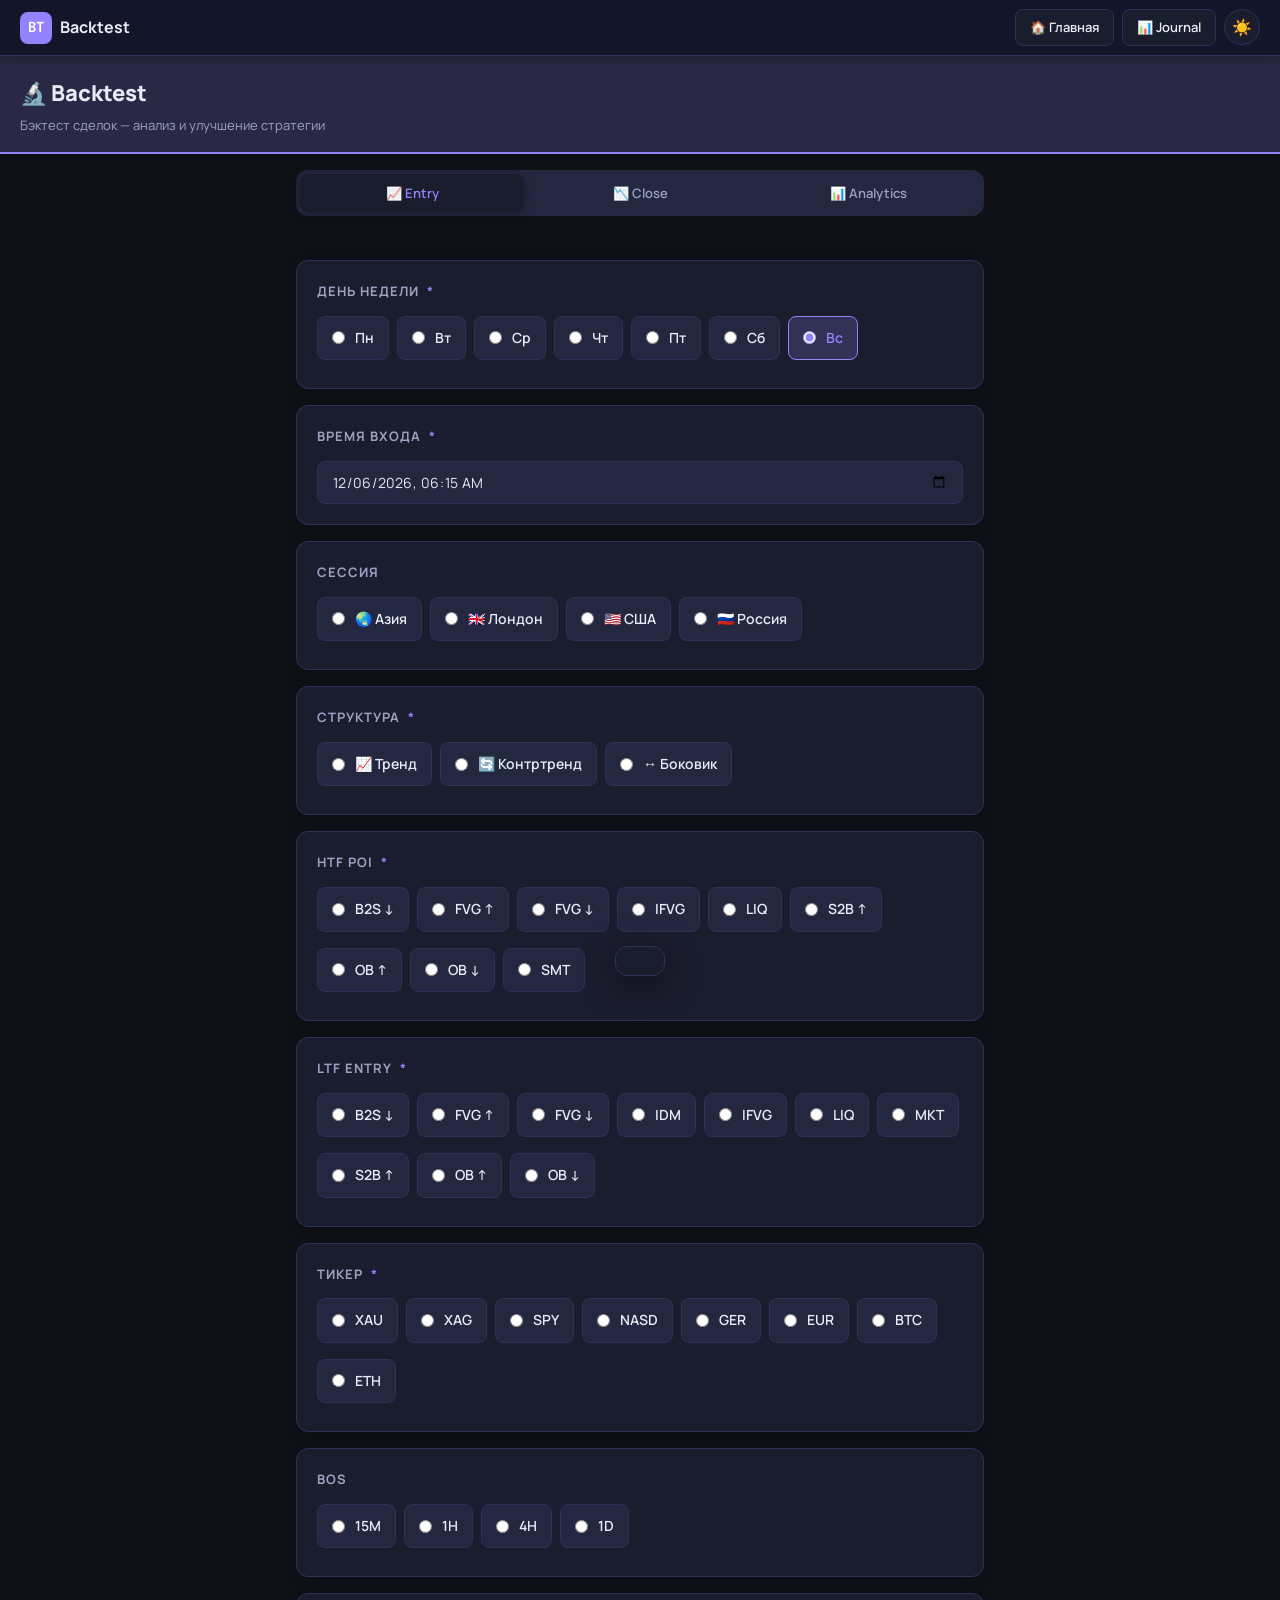
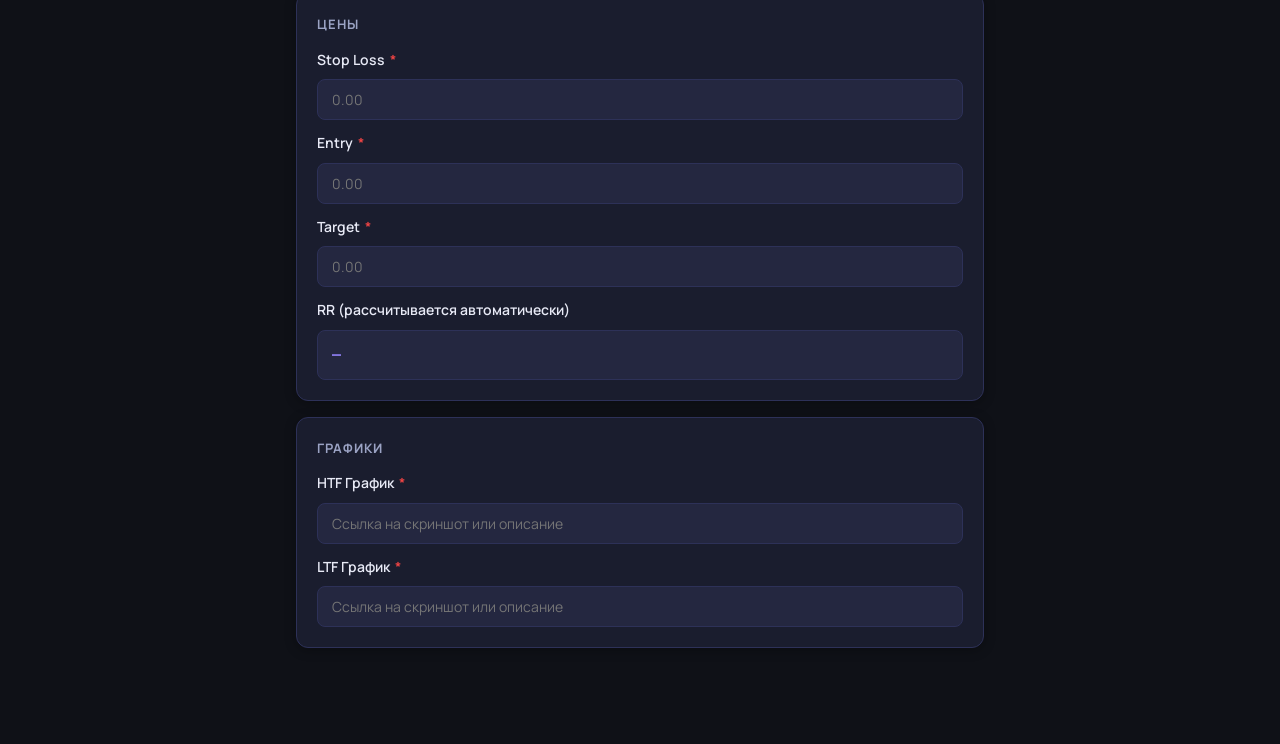
==== backtest.html @ 890b3b8e "Add files via upload" ====
<!DOCTYPE html>
<html lang="ru" data-theme="dark">
<head>
<meta charset="UTF-8">
<meta name="viewport" content="width=device-width, initial-scale=1.0">
<title>Backtest — Trader Journal</title>
<link rel="stylesheet" href="shared.css">
<style>
:root { --accent: #9382fa; }

.page-header {
  background: color-mix(in srgb, var(--accent) 12%, var(--bg-card));
  border-bottom: 2px solid var(--accent);
  padding: 20px 20px 16px;
}

.page-header-title {
  font-size: 22px; font-weight: 800;
  color: var(--text); display: flex; align-items: center; gap: 10px;
}
.page-header-sub { font-size: 13px; color: var(--text-secondary); margin-top: 4px; }

.calc-grid {
  display: grid;
  grid-template-columns: 1fr 1fr;
  gap: 12px;
  margin-top: 8px;
}

@media(max-width:480px){ .calc-grid { grid-template-columns: 1fr; } }
</style>
</head>
<body>

<!-- Top Bar -->
<div class="top-bar">
  <a href="index.html" class="top-bar-left">
    <div class="top-bar-logo" style="background:#9382fa">BT</div>
    <span>Backtest</span>
  </a>
  <div class="top-bar-right">
    <a href="index.html" class="nav-btn">🏠 Главная</a>
    <a href="#" id="sheetLink" class="nav-btn" target="_blank">📊 Journal</a>
    <button class="theme-toggle" id="themeToggle">🌙</button>
  </div>
</div>

<!-- Page Header -->
<div class="page-header">
  <div class="page-header-title">🔬 Backtest</div>
  <div class="page-header-sub">Бэктест сделок — анализ и улучшение стратегии</div>
</div>

<!-- Tabs -->
<div style="padding:16px 16px 0; max-width:720px; margin:0 auto;">
  <div class="tabs-bar">
    <button class="tab-btn" data-tab="tabEntry">📈 Entry</button>
    <button class="tab-btn" data-tab="tabClose">📉 Close</button>
    <button class="tab-btn" data-tab="tabBtAnalytics">📊 Analytics</button>
  </div>
</div>

<!-- ======= ENTRY TAB ======= -->
<div class="tab-content" id="tabEntry">
<div class="page-content">

  <!-- День недели -->
  <div class="card">
    <div class="card-title">День недели <span class="required">*</span></div>
    <div class="radio-group horizontal">
      <label class="radio-option" onclick="selectRadio(this,'day_of_week','Понедельник')"><input type="radio" name="day_of_week" value="Понедельник"> Пн</label>
      <label class="radio-option" onclick="selectRadio(this,'day_of_week','Вторник')"><input type="radio" name="day_of_week" value="Вторник"> Вт</label>
      <label class="radio-option" onclick="selectRadio(this,'day_of_week','Среда')"><input type="radio" name="day_of_week" value="Среда"> Ср</label>
      <label class="radio-option" onclick="selectRadio(this,'day_of_week','Четверг')"><input type="radio" name="day_of_week" value="Четверг"> Чт</label>
      <label class="radio-option" onclick="selectRadio(this,'day_of_week','Пятница')"><input type="radio" name="day_of_week" value="Пятница"> Пт</label>
      <label class="radio-option" onclick="selectRadio(this,'day_of_week','Суббота')"><input type="radio" name="day_of_week" value="Суббота"> Сб</label>
      <label class="radio-option" onclick="selectRadio(this,'day_of_week','Воскресенье')"><input type="radio" name="day_of_week" value="Воскресенье"> Вс</label>
    </div>
  </div>

  <!-- Время -->
  <div class="card">
    <div class="card-title">Время входа <span class="required">*</span></div>
    <input type="datetime-local" name="entry_time" id="entry_time">
  </div>

  <!-- Сессия -->
  <div class="card">
    <div class="card-title">Сессия</div>
    <div class="radio-group horizontal">
      <label class="radio-option" onclick="selectRadio(this,'session','Азия')"><input type="radio" name="session" value="Азия"> 🌏 Азия</label>
      <label class="radio-option" onclick="selectRadio(this,'session','Лондон')"><input type="radio" name="session" value="Лондон"> 🇬🇧 Лондон</label>
      <label class="radio-option" onclick="selectRadio(this,'session','США')"><input type="radio" name="session" value="США"> 🇺🇸 США</label>
      <label class="radio-option" onclick="selectRadio(this,'session','Россия')"><input type="radio" name="session" value="Россия"> 🇷🇺 Россия</label>
    </div>
  </div>

  <!-- Структура -->
  <div class="card">
    <div class="card-title">Структура <span class="required">*</span></div>
    <div class="radio-group horizontal">
      <label class="radio-option" onclick="selectRadio(this,'structure','Тренд')"><input type="radio" name="structure" value="Тренд"> 📈 Тренд</label>
      <label class="radio-option" onclick="selectRadio(this,'structure','Контртренд')"><input type="radio" name="structure" value="Контртренд"> 🔄 Контртренд</label>
      <label class="radio-option" onclick="selectRadio(this,'structure','Боковик')"><input type="radio" name="structure" value="Боковик"> ↔️ Боковик</label>
    </div>
  </div>

  <!-- HTF POI -->
  <div class="card">
    <div class="card-title">HTF POI <span class="required">*</span></div>
    <div class="radio-group horizontal">
      <label class="radio-option" onclick="selectRadio(this,'htf_poi','B2S ↓')"><input type="radio" name="htf_poi" value="B2S ↓"> B2S ↓</label>
      <label class="radio-option" onclick="selectRadio(this,'htf_poi','FVG ↑')"><input type="radio" name="htf_poi" value="FVG ↑"> FVG ↑</label>
      <label class="radio-option" onclick="selectRadio(this,'htf_poi','FVG ↓')"><input type="radio" name="htf_poi" value="FVG ↓"> FVG ↓</label>
      <label class="radio-option" onclick="selectRadio(this,'htf_poi','IFVG')"><input type="radio" name="htf_poi" value="IFVG"> IFVG</label>
      <label class="radio-option" onclick="selectRadio(this,'htf_poi','LIQ')"><input type="radio" name="htf_poi" value="LIQ"> LIQ</label>
      <label class="radio-option" onclick="selectRadio(this,'htf_poi','S2B ↑')"><input type="radio" name="htf_poi" value="S2B ↑"> S2B ↑</label>
      <label class="radio-option" onclick="selectRadio(this,'htf_poi','OB ↑')"><input type="radio" name="htf_poi" value="OB ↑"> OB ↑</label>
      <label class="radio-option" onclick="selectRadio(this,'htf_poi','OB ↓')"><input type="radio" name="htf_poi" value="OB ↓"> OB ↓</label>
      <label class="radio-option" onclick="selectRadio(this,'htf_poi','SMT')"><input type="radio" name="htf_poi" value="SMT"> SMT</label>
    </div>
  </div>

  <!-- LTF Entry -->
  <div class="card">
    <div class="card-title">LTF Entry <span class="required">*</span></div>
    <div class="radio-group horizontal">
      <label class="radio-option" onclick="selectRadio(this,'ltf_entry','B2S ↓')"><input type="radio" name="ltf_entry" value="B2S ↓"> B2S ↓</label>
      <label class="radio-option" onclick="selectRadio(this,'ltf_entry','FVG ↑')"><input type="radio" name="ltf_entry" value="FVG ↑"> FVG ↑</label>
      <label class="radio-option" onclick="selectRadio(this,'ltf_entry','FVG ↓')"><input type="radio" name="ltf_entry" value="FVG ↓"> FVG ↓</label>
      <label class="radio-option" onclick="selectRadio(this,'ltf_entry','IDM')"><input type="radio" name="ltf_entry" value="IDM"> IDM</label>
      <label class="radio-option" onclick="selectRadio(this,'ltf_entry','IFVG')"><input type="radio" name="ltf_entry" value="IFVG"> IFVG</label>
      <label class="radio-option" onclick="selectRadio(this,'ltf_entry','LIQ')"><input type="radio" name="ltf_entry" value="LIQ"> LIQ</label>
      <label class="radio-option" onclick="selectRadio(this,'ltf_entry','MKT')"><input type="radio" name="ltf_entry" value="MKT"> MKT</label>
      <label class="radio-option" onclick="selectRadio(this,'ltf_entry','S2B ↑')"><input type="radio" name="ltf_entry" value="S2B ↑"> S2B ↑</label>
      <label class="radio-option" onclick="selectRadio(this,'ltf_entry','OB ↑')"><input type="radio" name="ltf_entry" value="OB ↑"> OB ↑</label>
      <label class="radio-option" onclick="selectRadio(this,'ltf_entry','OB ↓')"><input type="radio" name="ltf_entry" value="OB ↓"> OB ↓</label>
    </div>
  </div>

  <!-- Тикер -->
  <div class="card">
    <div class="card-title">Тикер <span class="required">*</span></div>
    <div class="radio-group horizontal">
      <label class="radio-option" onclick="selectRadio(this,'ticker','XAU')"><input type="radio" name="ticker" value="XAU"> XAU</label>
      <label class="radio-option" onclick="selectRadio(this,'ticker','XAG')"><input type="radio" name="ticker" value="XAG"> XAG</label>
      <label class="radio-option" onclick="selectRadio(this,'ticker','SPY')"><input type="radio" name="ticker" value="SPY"> SPY</label>
      <label class="radio-option" onclick="selectRadio(this,'ticker','NASD')"><input type="radio" name="ticker" value="NASD"> NASD</label>
      <label class="radio-option" onclick="selectRadio(this,'ticker','GER')"><input type="radio" name="ticker" value="GER"> GER</label>
      <label class="radio-option" onclick="selectRadio(this,'ticker','EUR')"><input type="radio" name="ticker" value="EUR"> EUR</label>
      <label class="radio-option" onclick="selectRadio(this,'ticker','BTC')"><input type="radio" name="ticker" value="BTC"> BTC</label>
      <label class="radio-option" onclick="selectRadio(this,'ticker','ETH')"><input type="radio" name="ticker" value="ETH"> ETH</label>
    </div>
  </div>

  <!-- BoS -->
  <div class="card">
    <div class="card-title">BoS</div>
    <div class="radio-group horizontal">
      <label class="radio-option" onclick="selectRadio(this,'bos','15M')"><input type="radio" name="bos" value="15M"> 15M</label>
      <label class="radio-option" onclick="selectRadio(this,'bos','1H')"><input type="radio" name="bos" value="1H"> 1H</label>
      <label class="radio-option" onclick="selectRadio(this,'bos','4H')"><input type="radio" name="bos" value="4H"> 4H</label>
      <label class="radio-option" onclick="selectRadio(this,'bos','1D')"><input type="radio" name="bos" value="1D"> 1D</label>
    </div>
  </div>

  <!-- Stop Loss / Entry / Target + RR auto -->
  <div class="card">
    <div class="card-title">Цены</div>
    <div style="display:grid; gap:12px;">
      <div>
        <label>Stop Loss <span class="req">*</span></label>
        <input type="number" name="bt_stop_loss" id="bt_sl" placeholder="0.00" step="any" oninput="calcBtRR()">
      </div>
      <div>
        <label>Entry <span class="req">*</span></label>
        <input type="number" name="bt_entry" id="bt_entry" placeholder="0.00" step="any" oninput="calcBtRR()">
      </div>
      <div>
        <label>Target <span class="req">*</span></label>
        <input type="number" name="bt_target" id="bt_target" placeholder="0.00" step="any" oninput="calcBtRR()">
      </div>
      <div>
        <label>RR (рассчитывается автоматически)</label>
        <div class="calc-display" id="btRRDisplay">—</div>
        <input type="hidden" name="bt_rr" id="bt_rr_hidden">
      </div>
    </div>
  </div>

  <!-- Графики -->
  <div class="card">
    <div class="card-title">Графики</div>
    <div style="display:grid; gap:12px;">
      <div>
        <label>HTF График <span class="req">*</span></label>
        <input type="text" name="htf_chart" placeholder="Ссылка на скриншот или описание">
      </div>
      <div>
        <label>LTF График <span class="req">*</span></label>
        <input type="text" name="ltf_chart" placeholder="Ссылка на скриншот или описание">
      </div>
    </div>
  </div>

</div>
</div>

<!-- ======= CLOSE TAB ======= -->
<div class="tab-content" id="tabClose">
<div class="page-content">

  <!-- Выход (дата/время) -->
  <div class="card">
    <div class="card-title">Выход (дата и время)</div>
    <input type="datetime-local" name="close_time" id="bt_close_time">
  </div>

  <!-- Результат -->
  <div class="card">
    <div class="card-title">Результат</div>
    <div class="radio-group horizontal">
      <label class="radio-option" onclick="selectRadio(this,'result','Тейк')"><input type="radio" name="result" value="Тейк"> 🎯 Тейк</label>
      <label class="radio-option" onclick="selectRadio(this,'result','Стоп')"><input type="radio" name="result" value="Стоп"> 🛑 Стоп</label>
      <label class="radio-option" onclick="selectRadio(this,'result','Руками')"><input type="radio" name="result" value="Руками"> ✋ Руками</label>
    </div>
  </div>

  <!-- Closed Price + PnL auto -->
  <div class="card">
    <div class="card-title">Закрытие</div>
    <div style="display:grid; gap:12px;">
      <div>
        <label>Closed Price</label>
        <input type="number" name="bt_closed_price" id="bt_cp" placeholder="0.00" step="any" oninput="calcBtPnL()">
      </div>
      <div>
        <label>PnL (рассчитывается автоматически)</label>
        <div class="calc-display" id="btPnLDisplay">—</div>
        <input type="hidden" name="bt_pnl" id="bt_pnl_hidden">
      </div>
    </div>
  </div>

  <!-- HTF/LTF Close -->
  <div class="card">
    <div class="card-title">Графики закрытия</div>
    <div style="display:grid; gap:12px;">
      <div>
        <label>HTF close</label>
        <input type="text" name="htf_close" placeholder="Ссылка или описание">
      </div>
      <div>
        <label>LTF close</label>
        <input type="text" name="ltf_close" placeholder="Ссылка или описание">
      </div>
    </div>
  </div>

  <!-- Рефлексия -->
  <div class="card">
    <div class="card-title">📝 Рефлексия</div>
    <div style="display:grid; gap:12px;">
      <div>
        <label>Что привело к такому решению?</label>
        <textarea name="bt_what_led" placeholder="Опишите причины принятых решений..." rows="2"></textarea>
      </div>
      <div>
        <label>Как надо было действовать?</label>
        <textarea name="bt_how_to_act" placeholder="Что следовало сделать иначе?" rows="2"></textarea>
      </div>
    </div>
  </div>

  <!-- Submit -->
  <button class="btn btn-primary" id="btSubmitBtn" onclick="submitBacktest()">
    ✅ Сохранить бэктест
  </button>
  <div style="height:16px"></div>

</div>
</div>

<!-- ======= ANALYTICS TAB ======= -->
<div class="tab-content" id="tabBtAnalytics">
<div class="page-content wide">
  <div class="section-header">📊 Статистика Backtest</div>
  <div id="btAnalyticsContainer">
    <div class="loading"><div class="spinner"></div> Загрузка...</div>
  </div>
</div>
</div>

<div id="toast" class="toast"></div>
<script src="shared.js"></script>
<script>
document.getElementById('sheetLink').href = CONFIG.SHEET_URL;

// Auto-set day of week
const dt = getCurrentDateTime();
document.querySelectorAll('[name="day_of_week"]').forEach(el => {
  if (el.value === dt.dayOfWeek) el.closest('.radio-option').click();
});

// Set current datetime
document.getElementById('entry_time').value = dt.datetime;

function selectRadio(el, name, val) {
  document.querySelectorAll(`[name="${name}"]`).forEach(r => {
    r.closest('.radio-option').classList.remove('selected');
  });
  el.classList.add('selected');
  const inp = el.querySelector('input');
  if (inp) inp.checked = true;
}

// RR Auto-calc
function calcBtRR() {
  const sl = document.getElementById('bt_sl').value;
  const entry = document.getElementById('bt_entry').value;
  const target = document.getElementById('bt_target').value;
  const rr = calcRR(entry, sl, target);
  const display = document.getElementById('btRRDisplay');
  if (rr !== null) {
    display.textContent = `1 : ${rr}`;
    document.getElementById('bt_rr_hidden').value = rr;
  } else {
    display.textContent = '—';
    document.getElementById('bt_rr_hidden').value = '';
  }
}

// PnL Auto-calc (using RR * 1 as reference, needs lot cost — simplified)
function calcBtPnL() {
  const entry = parseFloat(document.getElementById('bt_entry').value);
  const cp = parseFloat(document.getElementById('bt_cp').value);
  const sl = parseFloat(document.getElementById('bt_sl').value);
  
  const display = document.getElementById('btPnLDisplay');
  
  if (isNaN(entry) || isNaN(cp) || isNaN(sl)) {
    display.textContent = '—';
    return;
  }
  
  // Determine direction from SL
  const dir = entry > sl ? 'Long' : 'Short';
  const diff = dir === 'Long' ? cp - entry : entry - cp;
  const riskDiff = Math.abs(entry - sl);
  
  if (riskDiff === 0) return;
  
  const pnlRR = (diff / riskDiff).toFixed(2);
  const cls = diff >= 0 ? 'positive' : 'negative';
  display.className = `calc-display ${cls}`;
  display.textContent = `${diff >= 0 ? '+' : ''}${pnlRR}R  (${dir})`;
  document.getElementById('bt_pnl_hidden').value = pnlRR;
}

// Submit
async function submitBacktest() {
  const btn = document.getElementById('btSubmitBtn');
  
  if (!document.querySelector('[name="day_of_week"]:checked')) {
    showToast('Выберите день недели', 'error'); return;
  }
  if (!document.getElementById('bt_sl').value || !document.getElementById('bt_entry').value || !document.getElementById('bt_target').value) {
    showToast('Заполните цены (SL, Entry, Target)', 'error'); return;
  }
  
  btn.disabled = true;
  btn.innerHTML = '<div class="spinner" style="border-color:white;border-top-color:transparent"></div> Сохранение...';
  
  const data = {
    day_of_week: getRadioValue('day_of_week'),
    entry_time: document.getElementById('entry_time').value,
    session: getRadioValue('session'),
    structure: getRadioValue('structure'),
    htf_poi: getRadioValue('htf_poi'),
    ltf_entry: getRadioValue('ltf_entry'),
    ticker: getRadioValue('ticker'),
    bos: getRadioValue('bos'),
    stop_loss: document.getElementById('bt_sl').value,
    entry: document.getElementById('bt_entry').value,
    target: document.getElementById('bt_target').value,
    rr: document.getElementById('bt_rr_hidden').value,
    htf_chart: document.querySelector('[name="htf_chart"]').value,
    ltf_chart: document.querySelector('[name="ltf_chart"]').value,
    close_time: document.getElementById('bt_close_time').value,
    result: getRadioValue('result'),
    closed_price: document.getElementById('bt_cp').value,
    pnl: document.getElementById('bt_pnl_hidden').value,
    htf_close: document.querySelector('[name="htf_close"]').value,
    ltf_close: document.querySelector('[name="ltf_close"]').value,
    what_led: document.querySelector('[name="bt_what_led"]').value,
    how_to_act: document.querySelector('[name="bt_how_to_act"]').value,
  };
  
  const res = await apiCall('appendBacktest', data);
  
  btn.disabled = false;
  btn.innerHTML = '✅ Сохранить бэктест';
  
  if (res.success) {
    showToast('Бэктест сохранён!', 'success');
  } else {
    showToast('Ошибка: ' + (res.error || 'Проверьте Apps Script'), 'error');
  }
}

// Analytics
async function loadBtAnalytics() {
  const container = document.getElementById('btAnalyticsContainer');
  container.innerHTML = '<div class="loading"><div class="spinner"></div></div>';
  const res = await apiCall('getBacktests');
  if (!res.rows) { container.innerHTML = '<div class="loading">Нет данных</div>'; return; }
  renderTable(res.headers, res.rows, container);
}

document.querySelectorAll('.tab-btn').forEach(btn => {
  btn.addEventListener('click', () => {
    if (btn.dataset.tab === 'tabBtAnalytics') loadBtAnalytics();
  });
});

initTabs();
</script>
</body>
</html>
---- shared.css ----
/* ============================================================
   TRADER JOURNAL — Shared Styles
   ============================================================ */

/* Google Fonts */
@import url('https://fonts.googleapis.com/css2?family=JetBrains+Mono:wght@400;500;600;700&family=Manrope:wght@300;400;500;600;700;800&display=swap');

/* ---- CSS Variables ---- */
:root {
  --font-mono: 'JetBrains Mono', monospace;
  --font-main: 'Manrope', sans-serif;

  /* Light theme */
  --bg: #f0f2f7;
  --bg-card: #ffffff;
  --bg-input: #f7f8fc;
  --bg-header: #ffffff;
  --text: #1a1d2e;
  --text-secondary: #6b7280;
  --text-muted: #9ca3af;
  --border: #e5e7eb;
  --border-focus: #4587f3;
  --shadow: 0 2px 12px rgba(0,0,0,0.08);
  --shadow-lg: 0 8px 32px rgba(0,0,0,0.12);
  --radius: 12px;
  --radius-sm: 8px;
  --radius-lg: 16px;

  /* Accent colors */
  --accent-daily: #4587f3;
  --accent-backtest: #9382fa;
  --accent-deal: #00ac47;
  --accent-index: #1a1d2e;

  /* Account colors */
  --color-a-finam: #c65454;
  --color-c-finam: #931c10;
  --color-a-bybit: #ff7f27;
  --color-c-bybit: #bd5815;
  --color-c-forex: #a81fb3;
  --color-j2t: #4587f3;
}

[data-theme="dark"] {
  --bg: #0f1117;
  --bg-card: #1a1d2e;
  --bg-input: #242740;
  --bg-header: #13162a;
  --text: #e8eaf6;
  --text-secondary: #9ba3c4;
  --text-muted: #6b7399;
  --border: #2d3158;
  --shadow: 0 2px 12px rgba(0,0,0,0.3);
  --shadow-lg: 0 8px 32px rgba(0,0,0,0.5);
}

/* ---- Reset ---- */
*, *::before, *::after { box-sizing: border-box; margin: 0; padding: 0; }

body {
  font-family: var(--font-main);
  background: var(--bg);
  color: var(--text);
  min-height: 100vh;
  transition: background 0.3s, color 0.3s;
  font-size: 15px;
  line-height: 1.6;
}

/* ---- Top Nav Bar ---- */
.top-bar {
  position: sticky;
  top: 0;
  z-index: 100;
  background: var(--bg-header);
  border-bottom: 1px solid var(--border);
  padding: 0 20px;
  height: 56px;
  display: flex;
  align-items: center;
  justify-content: space-between;
  box-shadow: var(--shadow);
  backdrop-filter: blur(10px);
}

.top-bar-left {
  display: flex;
  align-items: center;
  gap: 8px;
  font-weight: 700;
  font-size: 16px;
  color: var(--text);
  text-decoration: none;
}

.top-bar-logo {
  width: 32px;
  height: 32px;
  border-radius: 8px;
  display: flex;
  align-items: center;
  justify-content: center;
  font-family: var(--font-mono);
  font-size: 14px;
  font-weight: 700;
  color: white;
  background: var(--accent);
}

.top-bar-right {
  display: flex;
  align-items: center;
  gap: 8px;
}

.nav-btn {
  display: inline-flex;
  align-items: center;
  gap: 6px;
  padding: 7px 14px;
  border-radius: var(--radius-sm);
  font-size: 13px;
  font-weight: 600;
  text-decoration: none;
  cursor: pointer;
  border: 1px solid var(--border);
  background: var(--bg-card);
  color: var(--text);
  transition: all 0.2s;
  font-family: var(--font-main);
  white-space: nowrap;
}

.nav-btn:hover {
  background: var(--accent);
  color: white;
  border-color: var(--accent);
  transform: translateY(-1px);
  box-shadow: 0 4px 12px rgba(0,0,0,0.15);
}

.nav-btn.active {
  background: var(--accent);
  color: white;
  border-color: var(--accent);
}

/* Theme toggle */
.theme-toggle {
  width: 36px;
  height: 36px;
  border-radius: 50%;
  border: 1px solid var(--border);
  background: var(--bg-card);
  color: var(--text);
  cursor: pointer;
  display: flex;
  align-items: center;
  justify-content: center;
  transition: all 0.2s;
  font-size: 16px;
}

.theme-toggle:hover {
  background: var(--accent);
  color: white;
  border-color: var(--accent);
}

/* ---- Layout ---- */
.page-content {
  max-width: 720px;
  margin: 0 auto;
  padding: 24px 16px 80px;
}

.page-content.wide {
  max-width: 1100px;
}

/* ---- Cards ---- */
.card {
  background: var(--bg-card);
  border: 1px solid var(--border);
  border-radius: var(--radius);
  padding: 20px;
  margin-bottom: 16px;
  box-shadow: var(--shadow);
  transition: border-color 0.2s;
}

.card:focus-within {
  border-color: var(--accent);
}

.card-title {
  font-size: 13px;
  font-weight: 700;
  text-transform: uppercase;
  letter-spacing: 0.08em;
  color: var(--text-secondary);
  margin-bottom: 14px;
  display: flex;
  align-items: center;
  gap: 8px;
}

.card-title .required {
  color: var(--accent);
}

/* ---- Form Elements ---- */
label {
  display: block;
  font-size: 14px;
  font-weight: 600;
  color: var(--text);
  margin-bottom: 8px;
}

label .req { color: #ef4444; margin-left: 2px; }

input[type="text"],
input[type="number"],
input[type="date"],
input[type="time"],
input[type="datetime-local"],
textarea,
select {
  width: 100%;
  padding: 10px 14px;
  border: 1.5px solid var(--border);
  border-radius: var(--radius-sm);
  background: var(--bg-input);
  color: var(--text);
  font-family: var(--font-main);
  font-size: 14px;
  transition: border-color 0.2s, box-shadow 0.2s;
  outline: none;
}

input:focus,
textarea:focus,
select:focus {
  border-color: var(--accent);
  box-shadow: 0 0 0 3px color-mix(in srgb, var(--accent) 15%, transparent);
}

textarea {
  resize: vertical;
  min-height: 80px;
}

/* Radio / Checkbox groups */
.radio-group,
.check-group {
  display: flex;
  flex-direction: column;
  gap: 8px;
}

.radio-group.horizontal,
.check-group.horizontal {
  flex-direction: row;
  flex-wrap: wrap;
  gap: 8px;
}

.radio-option,
.check-option {
  display: flex;
  align-items: center;
  gap: 10px;
  padding: 10px 14px;
  border: 1.5px solid var(--border);
  border-radius: var(--radius-sm);
  cursor: pointer;
  transition: all 0.15s;
  background: var(--bg-input);
  user-select: none;
}

.radio-option:hover,
.check-option:hover {
  border-color: var(--accent);
  background: color-mix(in srgb, var(--accent) 8%, var(--bg-input));
}

.radio-option.selected,
.check-option.selected {
  border-color: var(--accent);
  background: color-mix(in srgb, var(--accent) 12%, var(--bg-input));
  color: var(--accent);
  font-weight: 600;
}

.radio-option input,
.check-option input {
  width: auto;
  accent-color: var(--accent);
}

/* ---- Tabs ---- */
.tabs-bar {
  display: flex;
  gap: 4px;
  background: var(--bg-input);
  border-radius: var(--radius);
  padding: 4px;
  margin-bottom: 20px;
}

.tab-btn {
  flex: 1;
  padding: 10px;
  border: none;
  border-radius: var(--radius-sm);
  background: transparent;
  color: var(--text-secondary);
  font-family: var(--font-main);
  font-size: 13px;
  font-weight: 600;
  cursor: pointer;
  transition: all 0.2s;
  text-align: center;
}

.tab-btn.active {
  background: var(--bg-card);
  color: var(--accent);
  box-shadow: var(--shadow);
}

.tab-content { display: none; }
.tab-content.active { display: block; }

/* ---- Buttons ---- */
.btn {
  display: inline-flex;
  align-items: center;
  justify-content: center;
  gap: 8px;
  padding: 12px 24px;
  border-radius: var(--radius-sm);
  font-family: var(--font-main);
  font-size: 14px;
  font-weight: 700;
  cursor: pointer;
  border: none;
  transition: all 0.2s;
  text-decoration: none;
}

.btn-primary {
  background: var(--accent);
  color: white;
  width: 100%;
}

.btn-primary:hover {
  opacity: 0.9;
  transform: translateY(-1px);
  box-shadow: 0 6px 20px color-mix(in srgb, var(--accent) 40%, transparent);
}

.btn-secondary {
  background: var(--bg-input);
  color: var(--text);
  border: 1.5px solid var(--border);
}

.btn-secondary:hover {
  border-color: var(--accent);
  color: var(--accent);
}

.btn-sm {
  padding: 7px 14px;
  font-size: 13px;
}

.btn-add {
  background: none;
  border: 1.5px dashed var(--border);
  color: var(--text-secondary);
  border-radius: var(--radius-sm);
  padding: 10px;
  width: 100%;
  cursor: pointer;
  font-family: var(--font-main);
  font-size: 13px;
  display: flex;
  align-items: center;
  justify-content: center;
  gap: 6px;
  transition: all 0.2s;
}

.btn-add:hover {
  border-color: var(--accent);
  color: var(--accent);
}

/* ---- Section Header ---- */
.section-header {
  font-size: 18px;
  font-weight: 800;
  color: var(--text);
  margin: 24px 0 16px;
  padding-left: 12px;
  border-left: 3px solid var(--accent);
}

/* ---- Calc Display ---- */
.calc-display {
  background: var(--bg-input);
  border: 1.5px solid var(--border);
  border-radius: var(--radius-sm);
  padding: 12px 14px;
  font-family: var(--font-mono);
  font-size: 15px;
  font-weight: 600;
  color: var(--accent);
  min-height: 42px;
  display: flex;
  align-items: center;
}

.calc-display.positive { color: #00ac47; }
.calc-display.negative { color: #ef4444; }

/* ---- Info Badge ---- */
.info-badge {
  display: inline-flex;
  align-items: center;
  gap: 6px;
  padding: 4px 10px;
  border-radius: 20px;
  font-size: 12px;
  font-weight: 600;
  background: color-mix(in srgb, var(--accent) 15%, transparent);
  color: var(--accent);
}

/* ---- Table (Analytics) ---- */
.data-table-wrap {
  overflow-x: auto;
  border-radius: var(--radius);
  border: 1px solid var(--border);
}

.data-table {
  width: 100%;
  border-collapse: collapse;
  font-size: 13px;
}

.data-table th {
  background: var(--bg-input);
  padding: 10px 14px;
  text-align: left;
  font-weight: 700;
  font-size: 11px;
  text-transform: uppercase;
  letter-spacing: 0.06em;
  color: var(--text-secondary);
  border-bottom: 1px solid var(--border);
  white-space: nowrap;
}

.data-table td {
  padding: 10px 14px;
  border-bottom: 1px solid var(--border);
  vertical-align: top;
  color: var(--text);
}

.data-table tr:last-child td { border-bottom: none; }
.data-table tr:hover td { background: var(--bg-input); }

.pnl-positive { color: #00ac47; font-weight: 700; }
.pnl-negative { color: #ef4444; font-weight: 700; }

/* ---- Toast ---- */
.toast {
  position: fixed;
  bottom: 24px;
  left: 50%;
  transform: translateX(-50%) translateY(100px);
  background: var(--bg-card);
  border: 1px solid var(--border);
  border-radius: var(--radius);
  padding: 14px 24px;
  font-weight: 600;
  font-size: 14px;
  box-shadow: var(--shadow-lg);
  z-index: 1000;
  transition: transform 0.3s ease;
  display: flex;
  align-items: center;
  gap: 10px;
  max-width: 90vw;
}

.toast.show { transform: translateX(-50%) translateY(0); }
.toast.success { border-left: 4px solid #00ac47; }
.toast.error { border-left: 4px solid #ef4444; }
.toast.info { border-left: 4px solid var(--accent); }

/* ---- Loading ---- */
.loading {
  display: flex;
  align-items: center;
  justify-content: center;
  padding: 40px;
  color: var(--text-muted);
  gap: 10px;
  font-size: 14px;
}

.spinner {
  width: 20px;
  height: 20px;
  border: 2px solid var(--border);
  border-top-color: var(--accent);
  border-radius: 50%;
  animation: spin 0.7s linear infinite;
}

@keyframes spin { to { transform: rotate(360deg); } }

/* ---- Direction badge ---- */
.direction-long {
  color: #00ac47;
  font-weight: 800;
  font-size: 18px;
}

.direction-short {
  color: #ef4444;
  font-weight: 800;
  font-size: 18px;
}

/* ---- Responsive ---- */
@media (max-width: 600px) {
  .top-bar { padding: 0 12px; }
  .page-content { padding: 16px 12px 80px; }
  .card { padding: 16px; }
  .btn { padding: 12px 16px; }
  .tabs-bar { gap: 2px; }
  .tab-btn { padding: 8px 6px; font-size: 12px; }
}
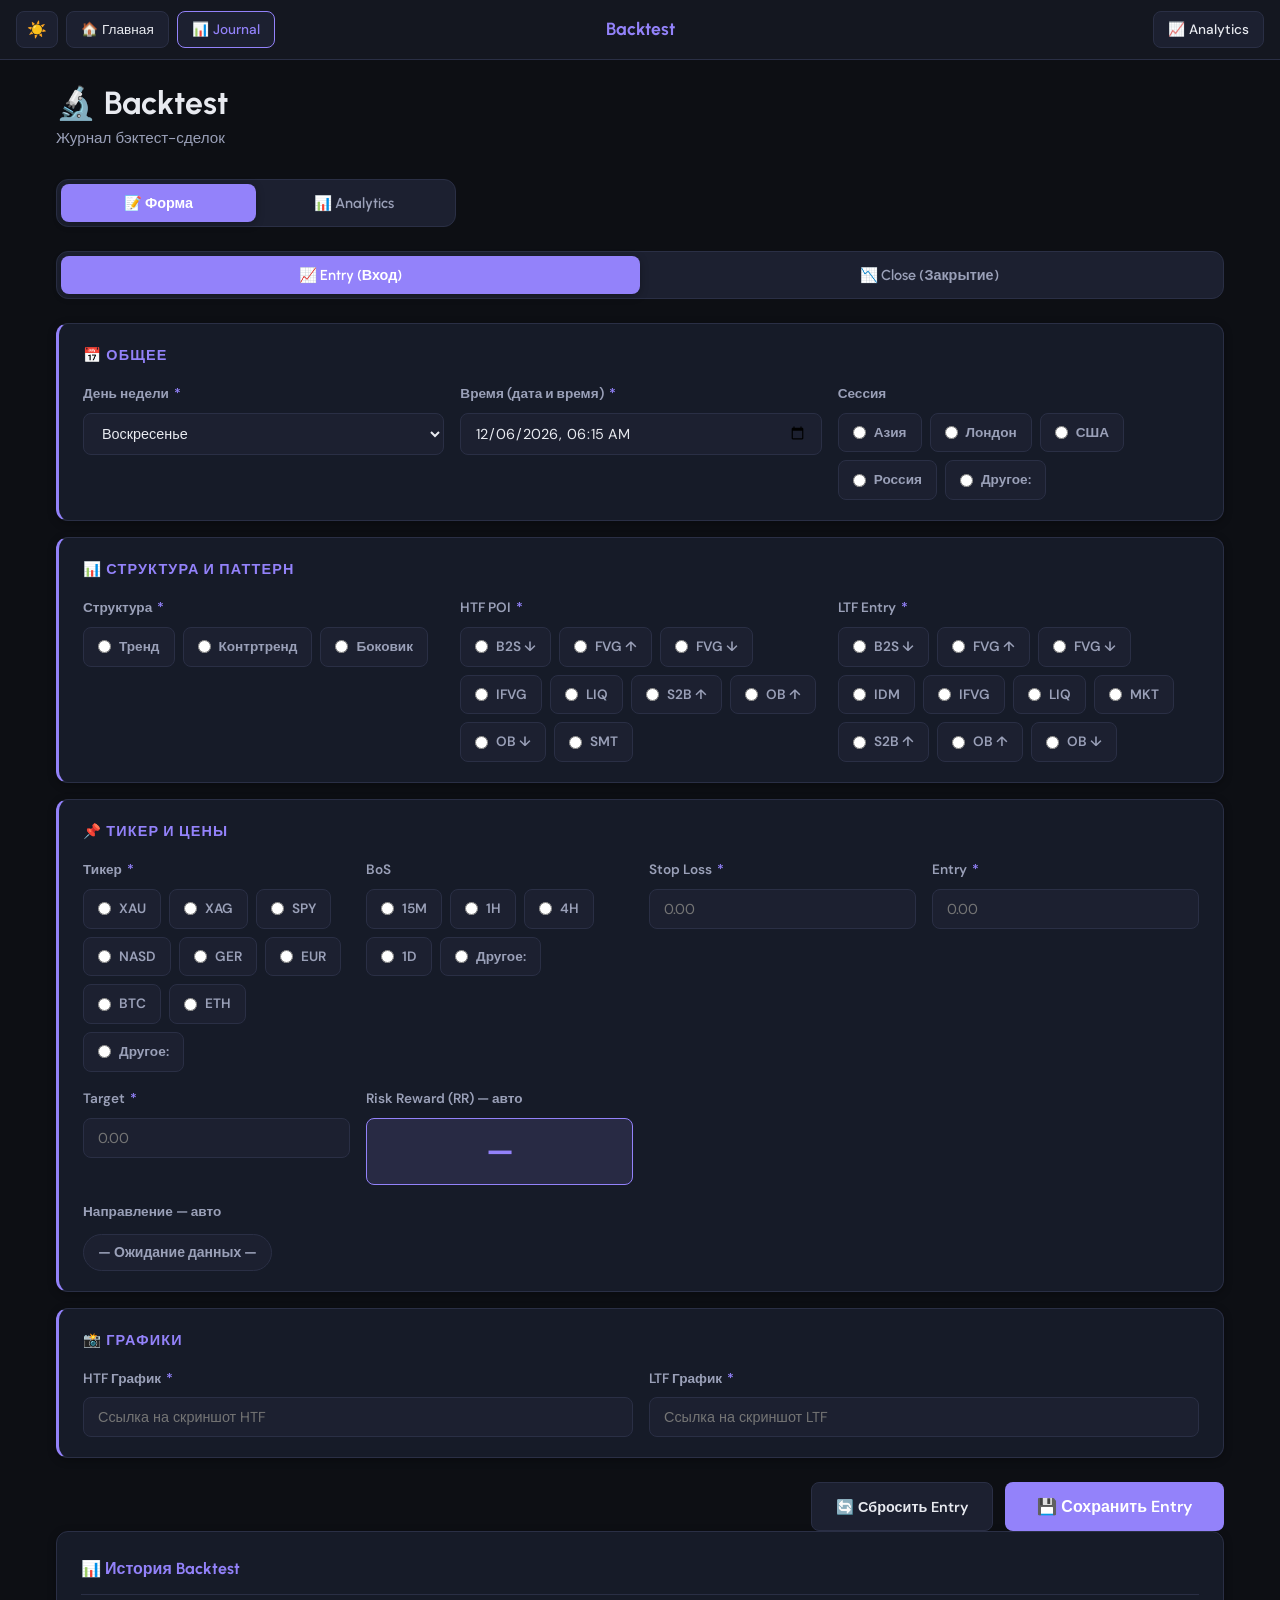
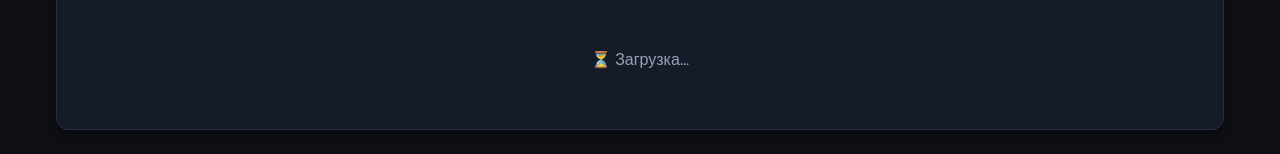
==== commit 87cffb48: "Add files via upload" ====
--- a/backtest.html
+++ b/backtest.html
@@ -3,427 +3,626 @@
 <head>
 <meta charset="UTF-8">
 <meta name="viewport" content="width=device-width, initial-scale=1.0">
-<title>Backtest — Trader Journal</title>
-<link rel="stylesheet" href="shared.css">
+<title>Backtest — Trading Journal</title>
+<link rel="stylesheet" href="styles.css">
+<script src="config.js"></script>
 <style>
-:root { --accent: #9382fa; }
-
-.page-header {
-  background: color-mix(in srgb, var(--accent) 12%, var(--bg-card));
-  border-bottom: 2px solid var(--accent);
-  padding: 20px 20px 16px;
-}
-
-.page-header-title {
-  font-size: 22px; font-weight: 800;
-  color: var(--text); display: flex; align-items: center; gap: 10px;
-}
-.page-header-sub { font-size: 13px; color: var(--text-secondary); margin-top: 4px; }
-
-.calc-grid {
-  display: grid;
-  grid-template-columns: 1fr 1fr;
-  gap: 12px;
-  margin-top: 8px;
-}
-
-@media(max-width:480px){ .calc-grid { grid-template-columns: 1fr; } }
+  :root { --accent: #9382fa; }
+
+  .rr-display {
+    background: color-mix(in srgb, var(--accent) 10%, var(--bg3));
+    border: 1px solid var(--accent);
+    border-radius: var(--radius-sm);
+    padding: 12px 20px;
+    text-align: center;
+    font-family: var(--font-head);
+    font-size: 1.6rem;
+    font-weight: 800;
+    color: var(--accent);
+  }
+
+  .pnl-auto {
+    font-family: var(--font-head);
+    font-size: 1.2rem;
+    font-weight: 700;
+  }
 </style>
 </head>
 <body>
-
-<!-- Top Bar -->
-<div class="top-bar">
-  <a href="index.html" class="top-bar-left">
-    <div class="top-bar-logo" style="background:#9382fa">BT</div>
-    <span>Backtest</span>
-  </a>
-  <div class="top-bar-right">
-    <a href="index.html" class="nav-btn">🏠 Главная</a>
-    <a href="#" id="sheetLink" class="nav-btn" target="_blank">📊 Journal</a>
-    <button class="theme-toggle" id="themeToggle">🌙</button>
+<div id="navbarContainer"></div>
+
+<main class="container">
+
+  <div class="page-header">
+    <h1>🔬 Backtest</h1>
+    <p>Журнал бэктест-сделок</p>
+  </div>
+
+  <!-- PAGE TABS -->
+  <div class="tab-bar" style="max-width:400px">
+    <button class="tab-item active" onclick="showTab('formView', this)">📝 Форма</button>
+    <button class="tab-item" onclick="showTab('analyticsView', this)">📊 Analytics</button>
+  </div>
+
+  <!-- FORM VIEW -->
+  <div id="formView" class="tab-view active">
+
+    <!-- Entry / Close tabs -->
+    <div class="tab-bar">
+      <button class="tab-item active" id="tabEntryBtn" onclick="showFormTab('entryTab', this)">📈 Entry (Вход)</button>
+      <button class="tab-item" id="tabCloseBtn" onclick="showFormTab('closeTab', this)">📉 Close (Закрытие)</button>
+    </div>
+
+    <!-- ===== ENTRY TAB ===== -->
+    <div id="entryTab" class="tab-content active">
+
+      <!-- Common -->
+      <div class="form-section accent-border">
+        <div class="section-title">📅 Общее</div>
+        <div class="form-grid form-grid-3">
+          <div class="form-group">
+            <label>День недели <span class="required">*</span></label>
+            <select id="e_day">
+              <option value="">— выберите —</option>
+              <option>Понедельник</option><option>Вторник</option><option>Среда</option>
+              <option>Четверг</option><option>Пятница</option><option>Суббота</option><option>Воскресенье</option>
+            </select>
+          </div>
+          <div class="form-group">
+            <label>Время (дата и время) <span class="required">*</span></label>
+            <input type="datetime-local" id="e_time">
+          </div>
+          <div class="form-group">
+            <label>Сессия</label>
+            <div class="radio-group" id="e_session_group">
+              <label class="radio-option"><input type="radio" name="e_session" value="Азия"> Азия</label>
+              <label class="radio-option"><input type="radio" name="e_session" value="Лондон"> Лондон</label>
+              <label class="radio-option"><input type="radio" name="e_session" value="США"> США</label>
+              <label class="radio-option"><input type="radio" name="e_session" value="Россия"> Россия</label>
+              <label class="radio-option">
+                <input type="radio" name="e_session" value="Другое"> Другое:
+                <input type="text" class="other-input" id="e_session_other" placeholder="Укажите">
+              </label>
+            </div>
+          </div>
+        </div>
+      </div>
+
+      <!-- Structure & Setup -->
+      <div class="form-section accent-border">
+        <div class="section-title">📊 Структура и паттерн</div>
+        <div class="form-grid form-grid-3">
+
+          <div class="form-group">
+            <label>Структура <span class="required">*</span></label>
+            <div class="radio-group" id="e_structure_group">
+              <label class="radio-option"><input type="radio" name="e_structure" value="Тренд"> Тренд</label>
+              <label class="radio-option"><input type="radio" name="e_structure" value="Контртренд"> Контртренд</label>
+              <label class="radio-option"><input type="radio" name="e_structure" value="Боковик"> Боковик</label>
+            </div>
+          </div>
+
+          <div class="form-group">
+            <label>HTF POI <span class="required">*</span></label>
+            <div class="radio-group" id="e_htfpoi_group">
+              <label class="radio-option"><input type="radio" name="e_htfpoi" value="B2S ↓"> B2S ↓</label>
+              <label class="radio-option"><input type="radio" name="e_htfpoi" value="FVG ↑"> FVG ↑</label>
+              <label class="radio-option"><input type="radio" name="e_htfpoi" value="FVG ↓"> FVG ↓</label>
+              <label class="radio-option"><input type="radio" name="e_htfpoi" value="IFVG"> IFVG</label>
+              <label class="radio-option"><input type="radio" name="e_htfpoi" value="LIQ"> LIQ</label>
+              <label class="radio-option"><input type="radio" name="e_htfpoi" value="S2B ↑"> S2B ↑</label>
+              <label class="radio-option"><input type="radio" name="e_htfpoi" value="OB ↑"> OB ↑</label>
+              <label class="radio-option"><input type="radio" name="e_htfpoi" value="OB ↓"> OB ↓</label>
+              <label class="radio-option"><input type="radio" name="e_htfpoi" value="SMT"> SMT</label>
+            </div>
+          </div>
+
+          <div class="form-group">
+            <label>LTF Entry <span class="required">*</span></label>
+            <div class="radio-group" id="e_ltfentry_group">
+              <label class="radio-option"><input type="radio" name="e_ltfentry" value="B2S ↓"> B2S ↓</label>
+              <label class="radio-option"><input type="radio" name="e_ltfentry" value="FVG ↑"> FVG ↑</label>
+              <label class="radio-option"><input type="radio" name="e_ltfentry" value="FVG ↓"> FVG ↓</label>
+              <label class="radio-option"><input type="radio" name="e_ltfentry" value="IDM"> IDM</label>
+              <label class="radio-option"><input type="radio" name="e_ltfentry" value="IFVG"> IFVG</label>
+              <label class="radio-option"><input type="radio" name="e_ltfentry" value="LIQ"> LIQ</label>
+              <label class="radio-option"><input type="radio" name="e_ltfentry" value="MKT"> MKT</label>
+              <label class="radio-option"><input type="radio" name="e_ltfentry" value="S2B ↑"> S2B ↑</label>
+              <label class="radio-option"><input type="radio" name="e_ltfentry" value="OB ↑"> OB ↑</label>
+              <label class="radio-option"><input type="radio" name="e_ltfentry" value="OB ↓"> OB ↓</label>
+            </div>
+          </div>
+        </div>
+      </div>
+
+      <!-- Ticker + Prices -->
+      <div class="form-section accent-border">
+        <div class="section-title">📌 Тикер и цены</div>
+        <div class="form-grid form-grid-4">
+
+          <div class="form-group">
+            <label>Тикер <span class="required">*</span></label>
+            <div class="radio-group" id="e_ticker_group">
+              <label class="radio-option"><input type="radio" name="e_ticker" value="XAU"> XAU</label>
+              <label class="radio-option"><input type="radio" name="e_ticker" value="XAG"> XAG</label>
+              <label class="radio-option"><input type="radio" name="e_ticker" value="SPY"> SPY</label>
+              <label class="radio-option"><input type="radio" name="e_ticker" value="NASD"> NASD</label>
+              <label class="radio-option"><input type="radio" name="e_ticker" value="GER"> GER</label>
+              <label class="radio-option"><input type="radio" name="e_ticker" value="EUR"> EUR</label>
+              <label class="radio-option"><input type="radio" name="e_ticker" value="BTC"> BTC</label>
+              <label class="radio-option"><input type="radio" name="e_ticker" value="ETH"> ETH</label>
+              <label class="radio-option">
+                <input type="radio" name="e_ticker" value="Другое"> Другое:
+                <input type="text" class="other-input" id="e_ticker_other" placeholder="Тикер">
+              </label>
+            </div>
+          </div>
+
+          <div class="form-group">
+            <label>BoS</label>
+            <div class="radio-group">
+              <label class="radio-option"><input type="radio" name="e_bos" value="15M"> 15M</label>
+              <label class="radio-option"><input type="radio" name="e_bos" value="1H"> 1H</label>
+              <label class="radio-option"><input type="radio" name="e_bos" value="4H"> 4H</label>
+              <label class="radio-option"><input type="radio" name="e_bos" value="1D"> 1D</label>
+              <label class="radio-option">
+                <input type="radio" name="e_bos" value="Другое"> Другое:
+                <input type="text" class="other-input" id="e_bos_other" placeholder="Укажите">
+              </label>
+            </div>
+          </div>
+
+          <div class="form-group">
+            <label>Stop Loss <span class="required">*</span></label>
+            <input type="number" id="e_sl" placeholder="0.00" step="any" oninput="calcRR()">
+          </div>
+
+          <div class="form-group">
+            <label>Entry <span class="required">*</span></label>
+            <input type="number" id="e_entry" placeholder="0.00" step="any" oninput="calcRR()">
+          </div>
+
+          <div class="form-group">
+            <label>Target <span class="required">*</span></label>
+            <input type="number" id="e_target" placeholder="0.00" step="any" oninput="calcRR()">
+          </div>
+
+          <div class="form-group">
+            <label>Risk Reward (RR) — авто</label>
+            <div class="rr-display" id="e_rr_display">—</div>
+            <input type="hidden" id="e_rr">
+          </div>
+
+          <div class="form-group" style="grid-column:1/-1">
+            <label>Направление — авто</label>
+            <div id="e_direction_badge" style="margin-top:4px">
+              <span class="direction-badge" style="background:var(--bg3);color:var(--text2);border:1px solid var(--border)">— Ожидание данных —</span>
+            </div>
+          </div>
+        </div>
+      </div>
+
+      <!-- Charts -->
+      <div class="form-section accent-border">
+        <div class="section-title">📸 Графики</div>
+        <div class="form-grid form-grid-2">
+          <div class="form-group">
+            <label>HTF График <span class="required">*</span></label>
+            <input type="text" id="e_htf_chart" placeholder="Ссылка на скриншот HTF">
+          </div>
+          <div class="form-group">
+            <label>LTF График <span class="required">*</span></label>
+            <input type="text" id="e_ltf_chart" placeholder="Ссылка на скриншот LTF">
+          </div>
+        </div>
+      </div>
+
+      <div class="btn-row">
+        <button class="btn btn-secondary" onclick="resetEntryForm()">🔄 Сбросить Entry</button>
+        <button class="btn btn-primary btn-lg" onclick="submitBacktestEntry()">
+          <span id="entrySubmitText">💾 Сохранить Entry</span>
+          <span id="entrySpinner" style="display:none" class="spinner"></span>
+        </button>
+      </div>
+
+    </div> <!-- /entryTab -->
+
+    <!-- ===== CLOSE TAB ===== -->
+    <div id="closeTab" class="tab-content">
+
+      <div class="form-section accent-border">
+        <div class="section-title">📅 Закрытие сделки</div>
+        <div class="form-grid form-grid-3">
+          <div class="form-group">
+            <label>Выход (дата и время)</label>
+            <input type="datetime-local" id="c_exit_time">
+          </div>
+          <div class="form-group">
+            <label>Результат</label>
+            <div class="radio-group" id="c_result_group">
+              <label class="radio-option"><input type="radio" name="c_result" value="Тейк"> Тейк</label>
+              <label class="radio-option"><input type="radio" name="c_result" value="Стоп"> Стоп</label>
+              <label class="radio-option"><input type="radio" name="c_result" value="Руками"> Руками</label>
+              <label class="radio-option">
+                <input type="radio" name="c_result" value="Другое"> Другое:
+                <input type="text" class="other-input" id="c_result_other" placeholder="Укажите">
+              </label>
+            </div>
+          </div>
+          <div class="form-group">
+            <label>Closed Price</label>
+            <input type="number" id="c_closed_price" placeholder="0.00" step="any" oninput="calcClosePnL()">
+          </div>
+        </div>
+      </div>
+
+      <!-- PnL -->
+      <div class="form-section accent-border">
+        <div class="section-title">💰 PnL — расчёт</div>
+        <div class="form-grid form-grid-4">
+          <div class="form-group">
+            <label>Entry (из Entry вкладки)</label>
+            <input type="number" id="c_entry_ref" placeholder="0.00" step="any" oninput="calcClosePnL()">
+          </div>
+          <div class="form-group">
+            <label>Stop Loss (из Entry)</label>
+            <input type="number" id="c_sl_ref" placeholder="0.00" step="any" oninput="calcClosePnL()">
+          </div>
+          <div class="form-group">
+            <label>PnL — авто (в единицах цены)</label>
+            <input type="text" id="c_pnl" class="auto-field" readonly placeholder="Авто">
+          </div>
+        </div>
+      </div>
+
+      <!-- Analysis -->
+      <div class="form-section accent-border">
+        <div class="section-title">📸 Графики закрытия</div>
+        <div class="form-grid form-grid-2">
+          <div class="form-group">
+            <label>HTF close</label>
+            <input type="text" id="c_htf_close" placeholder="Ссылка на скриншот HTF close">
+          </div>
+          <div class="form-group">
+            <label>LTF close</label>
+            <input type="text" id="c_ltf_close" placeholder="Ссылка на скриншот LTF close">
+          </div>
+        </div>
+      </div>
+
+      <div class="form-section accent-border">
+        <div class="section-title">💭 Рефлексия</div>
+        <div class="form-grid form-grid-2">
+          <div class="form-group">
+            <label>Что привело к такому решению?</label>
+            <textarea id="c_what_led" placeholder="Причина решения" rows="3"></textarea>
+          </div>
+          <div class="form-group">
+            <label>Как надо было действовать?</label>
+            <textarea id="c_how_should" placeholder="Правильный сценарий" rows="3"></textarea>
+          </div>
+        </div>
+      </div>
+
+      <div class="btn-row">
+        <button class="btn btn-secondary" onclick="resetCloseForm()">🔄 Сбросить Close</button>
+        <button class="btn btn-primary btn-lg" onclick="submitBacktestClose()">
+          <span id="closeSubmitText">💾 Сохранить Close</span>
+          <span id="closeSpinner" style="display:none" class="spinner"></span>
+        </button>
+      </div>
+
+    </div> <!-- /closeTab -->
+  </div> <!-- /formView -->
+
+  <!-- ANALYTICS VIEW -->
+  <div id="analyticsView" class="tab-view">
+    <div class="card">
+      <div class="card-title">📊 История Backtest</div>
+      <div id="analyticsContent">
+        <div style="text-align:center;padding:32px;color:var(--text2)">⏳ Загрузка...</div>
+      </div>
+    </div>
+  </div>
+
+</main>
+
+<!-- EDIT MODAL -->
+<div class="modal-overlay hidden" id="editModal">
+  <div class="modal">
+    <div class="modal-header">
+      <h3 style="font-family:var(--font-head)">✏️ Редактирование бэктест-сделки</h3>
+      <button class="modal-close" onclick="closeEditModal()">✕</button>
+    </div>
+    <div id="editModalContent"></div>
+    <div class="btn-row">
+      <button class="btn btn-secondary" onclick="closeEditModal()">Отмена</button>
+      <button class="btn btn-primary" onclick="saveEdit()">💾 Сохранить</button>
+    </div>
   </div>
 </div>
 
-<!-- Page Header -->
-<div class="page-header">
-  <div class="page-header-title">🔬 Backtest</div>
-  <div class="page-header-sub">Бэктест сделок — анализ и улучшение стратегии</div>
-</div>
-
-<!-- Tabs -->
-<div style="padding:16px 16px 0; max-width:720px; margin:0 auto;">
-  <div class="tabs-bar">
-    <button class="tab-btn" data-tab="tabEntry">📈 Entry</button>
-    <button class="tab-btn" data-tab="tabClose">📉 Close</button>
-    <button class="tab-btn" data-tab="tabBtAnalytics">📊 Analytics</button>
-  </div>
-</div>
-
-<!-- ======= ENTRY TAB ======= -->
-<div class="tab-content" id="tabEntry">
-<div class="page-content">
-
-  <!-- День недели -->
-  <div class="card">
-    <div class="card-title">День недели <span class="required">*</span></div>
-    <div class="radio-group horizontal">
-      <label class="radio-option" onclick="selectRadio(this,'day_of_week','Понедельник')"><input type="radio" name="day_of_week" value="Понедельник"> Пн</label>
-      <label class="radio-option" onclick="selectRadio(this,'day_of_week','Вторник')"><input type="radio" name="day_of_week" value="Вторник"> Вт</label>
-      <label class="radio-option" onclick="selectRadio(this,'day_of_week','Среда')"><input type="radio" name="day_of_week" value="Среда"> Ср</label>
-      <label class="radio-option" onclick="selectRadio(this,'day_of_week','Четверг')"><input type="radio" name="day_of_week" value="Четверг"> Чт</label>
-      <label class="radio-option" onclick="selectRadio(this,'day_of_week','Пятница')"><input type="radio" name="day_of_week" value="Пятница"> Пт</label>
-      <label class="radio-option" onclick="selectRadio(this,'day_of_week','Суббота')"><input type="radio" name="day_of_week" value="Суббота"> Сб</label>
-      <label class="radio-option" onclick="selectRadio(this,'day_of_week','Воскресенье')"><input type="radio" name="day_of_week" value="Воскресенье"> Вс</label>
-    </div>
-  </div>
-
-  <!-- Время -->
-  <div class="card">
-    <div class="card-title">Время входа <span class="required">*</span></div>
-    <input type="datetime-local" name="entry_time" id="entry_time">
-  </div>
-
-  <!-- Сессия -->
-  <div class="card">
-    <div class="card-title">Сессия</div>
-    <div class="radio-group horizontal">
-      <label class="radio-option" onclick="selectRadio(this,'session','Азия')"><input type="radio" name="session" value="Азия"> 🌏 Азия</label>
-      <label class="radio-option" onclick="selectRadio(this,'session','Лондон')"><input type="radio" name="session" value="Лондон"> 🇬🇧 Лондон</label>
-      <label class="radio-option" onclick="selectRadio(this,'session','США')"><input type="radio" name="session" value="США"> 🇺🇸 США</label>
-      <label class="radio-option" onclick="selectRadio(this,'session','Россия')"><input type="radio" name="session" value="Россия"> 🇷🇺 Россия</label>
-    </div>
-  </div>
-
-  <!-- Структура -->
-  <div class="card">
-    <div class="card-title">Структура <span class="required">*</span></div>
-    <div class="radio-group horizontal">
-      <label class="radio-option" onclick="selectRadio(this,'structure','Тренд')"><input type="radio" name="structure" value="Тренд"> 📈 Тренд</label>
-      <label class="radio-option" onclick="selectRadio(this,'structure','Контртренд')"><input type="radio" name="structure" value="Контртренд"> 🔄 Контртренд</label>
-      <label class="radio-option" onclick="selectRadio(this,'structure','Боковик')"><input type="radio" name="structure" value="Боковик"> ↔️ Боковик</label>
-    </div>
-  </div>
-
-  <!-- HTF POI -->
-  <div class="card">
-    <div class="card-title">HTF POI <span class="required">*</span></div>
-    <div class="radio-group horizontal">
-      <label class="radio-option" onclick="selectRadio(this,'htf_poi','B2S ↓')"><input type="radio" name="htf_poi" value="B2S ↓"> B2S ↓</label>
-      <label class="radio-option" onclick="selectRadio(this,'htf_poi','FVG ↑')"><input type="radio" name="htf_poi" value="FVG ↑"> FVG ↑</label>
-      <label class="radio-option" onclick="selectRadio(this,'htf_poi','FVG ↓')"><input type="radio" name="htf_poi" value="FVG ↓"> FVG ↓</label>
-      <label class="radio-option" onclick="selectRadio(this,'htf_poi','IFVG')"><input type="radio" name="htf_poi" value="IFVG"> IFVG</label>
-      <label class="radio-option" onclick="selectRadio(this,'htf_poi','LIQ')"><input type="radio" name="htf_poi" value="LIQ"> LIQ</label>
-      <label class="radio-option" onclick="selectRadio(this,'htf_poi','S2B ↑')"><input type="radio" name="htf_poi" value="S2B ↑"> S2B ↑</label>
-      <label class="radio-option" onclick="selectRadio(this,'htf_poi','OB ↑')"><input type="radio" name="htf_poi" value="OB ↑"> OB ↑</label>
-      <label class="radio-option" onclick="selectRadio(this,'htf_poi','OB ↓')"><input type="radio" name="htf_poi" value="OB ↓"> OB ↓</label>
-      <label class="radio-option" onclick="selectRadio(this,'htf_poi','SMT')"><input type="radio" name="htf_poi" value="SMT"> SMT</label>
-    </div>
-  </div>
-
-  <!-- LTF Entry -->
-  <div class="card">
-    <div class="card-title">LTF Entry <span class="required">*</span></div>
-    <div class="radio-group horizontal">
-      <label class="radio-option" onclick="selectRadio(this,'ltf_entry','B2S ↓')"><input type="radio" name="ltf_entry" value="B2S ↓"> B2S ↓</label>
-      <label class="radio-option" onclick="selectRadio(this,'ltf_entry','FVG ↑')"><input type="radio" name="ltf_entry" value="FVG ↑"> FVG ↑</label>
-      <label class="radio-option" onclick="selectRadio(this,'ltf_entry','FVG ↓')"><input type="radio" name="ltf_entry" value="FVG ↓"> FVG ↓</label>
-      <label class="radio-option" onclick="selectRadio(this,'ltf_entry','IDM')"><input type="radio" name="ltf_entry" value="IDM"> IDM</label>
-      <label class="radio-option" onclick="selectRadio(this,'ltf_entry','IFVG')"><input type="radio" name="ltf_entry" value="IFVG"> IFVG</label>
-      <label class="radio-option" onclick="selectRadio(this,'ltf_entry','LIQ')"><input type="radio" name="ltf_entry" value="LIQ"> LIQ</label>
-      <label class="radio-option" onclick="selectRadio(this,'ltf_entry','MKT')"><input type="radio" name="ltf_entry" value="MKT"> MKT</label>
-      <label class="radio-option" onclick="selectRadio(this,'ltf_entry','S2B ↑')"><input type="radio" name="ltf_entry" value="S2B ↑"> S2B ↑</label>
-      <label class="radio-option" onclick="selectRadio(this,'ltf_entry','OB ↑')"><input type="radio" name="ltf_entry" value="OB ↑"> OB ↑</label>
-      <label class="radio-option" onclick="selectRadio(this,'ltf_entry','OB ↓')"><input type="radio" name="ltf_entry" value="OB ↓"> OB ↓</label>
-    </div>
-  </div>
-
-  <!-- Тикер -->
-  <div class="card">
-    <div class="card-title">Тикер <span class="required">*</span></div>
-    <div class="radio-group horizontal">
-      <label class="radio-option" onclick="selectRadio(this,'ticker','XAU')"><input type="radio" name="ticker" value="XAU"> XAU</label>
-      <label class="radio-option" onclick="selectRadio(this,'ticker','XAG')"><input type="radio" name="ticker" value="XAG"> XAG</label>
-      <label class="radio-option" onclick="selectRadio(this,'ticker','SPY')"><input type="radio" name="ticker" value="SPY"> SPY</label>
-      <label class="radio-option" onclick="selectRadio(this,'ticker','NASD')"><input type="radio" name="ticker" value="NASD"> NASD</label>
-      <label class="radio-option" onclick="selectRadio(this,'ticker','GER')"><input type="radio" name="ticker" value="GER"> GER</label>
-      <label class="radio-option" onclick="selectRadio(this,'ticker','EUR')"><input type="radio" name="ticker" value="EUR"> EUR</label>
-      <label class="radio-option" onclick="selectRadio(this,'ticker','BTC')"><input type="radio" name="ticker" value="BTC"> BTC</label>
-      <label class="radio-option" onclick="selectRadio(this,'ticker','ETH')"><input type="radio" name="ticker" value="ETH"> ETH</label>
-    </div>
-  </div>
-
-  <!-- BoS -->
-  <div class="card">
-    <div class="card-title">BoS</div>
-    <div class="radio-group horizontal">
-      <label class="radio-option" onclick="selectRadio(this,'bos','15M')"><input type="radio" name="bos" value="15M"> 15M</label>
-      <label class="radio-option" onclick="selectRadio(this,'bos','1H')"><input type="radio" name="bos" value="1H"> 1H</label>
-      <label class="radio-option" onclick="selectRadio(this,'bos','4H')"><input type="radio" name="bos" value="4H"> 4H</label>
-      <label class="radio-option" onclick="selectRadio(this,'bos','1D')"><input type="radio" name="bos" value="1D"> 1D</label>
-    </div>
-  </div>
-
-  <!-- Stop Loss / Entry / Target + RR auto -->
-  <div class="card">
-    <div class="card-title">Цены</div>
-    <div style="display:grid; gap:12px;">
-      <div>
-        <label>Stop Loss <span class="req">*</span></label>
-        <input type="number" name="bt_stop_loss" id="bt_sl" placeholder="0.00" step="any" oninput="calcBtRR()">
-      </div>
-      <div>
-        <label>Entry <span class="req">*</span></label>
-        <input type="number" name="bt_entry" id="bt_entry" placeholder="0.00" step="any" oninput="calcBtRR()">
-      </div>
-      <div>
-        <label>Target <span class="req">*</span></label>
-        <input type="number" name="bt_target" id="bt_target" placeholder="0.00" step="any" oninput="calcBtRR()">
-      </div>
-      <div>
-        <label>RR (рассчитывается автоматически)</label>
-        <div class="calc-display" id="btRRDisplay">—</div>
-        <input type="hidden" name="bt_rr" id="bt_rr_hidden">
-      </div>
-    </div>
-  </div>
-
-  <!-- Графики -->
-  <div class="card">
-    <div class="card-title">Графики</div>
-    <div style="display:grid; gap:12px;">
-      <div>
-        <label>HTF График <span class="req">*</span></label>
-        <input type="text" name="htf_chart" placeholder="Ссылка на скриншот или описание">
-      </div>
-      <div>
-        <label>LTF График <span class="req">*</span></label>
-        <input type="text" name="ltf_chart" placeholder="Ссылка на скриншот или описание">
-      </div>
-    </div>
-  </div>
-
-</div>
-</div>
-
-<!-- ======= CLOSE TAB ======= -->
-<div class="tab-content" id="tabClose">
-<div class="page-content">
-
-  <!-- Выход (дата/время) -->
-  <div class="card">
-    <div class="card-title">Выход (дата и время)</div>
-    <input type="datetime-local" name="close_time" id="bt_close_time">
-  </div>
-
-  <!-- Результат -->
-  <div class="card">
-    <div class="card-title">Результат</div>
-    <div class="radio-group horizontal">
-      <label class="radio-option" onclick="selectRadio(this,'result','Тейк')"><input type="radio" name="result" value="Тейк"> 🎯 Тейк</label>
-      <label class="radio-option" onclick="selectRadio(this,'result','Стоп')"><input type="radio" name="result" value="Стоп"> 🛑 Стоп</label>
-      <label class="radio-option" onclick="selectRadio(this,'result','Руками')"><input type="radio" name="result" value="Руками"> ✋ Руками</label>
-    </div>
-  </div>
-
-  <!-- Closed Price + PnL auto -->
-  <div class="card">
-    <div class="card-title">Закрытие</div>
-    <div style="display:grid; gap:12px;">
-      <div>
-        <label>Closed Price</label>
-        <input type="number" name="bt_closed_price" id="bt_cp" placeholder="0.00" step="any" oninput="calcBtPnL()">
-      </div>
-      <div>
-        <label>PnL (рассчитывается автоматически)</label>
-        <div class="calc-display" id="btPnLDisplay">—</div>
-        <input type="hidden" name="bt_pnl" id="bt_pnl_hidden">
-      </div>
-    </div>
-  </div>
-
-  <!-- HTF/LTF Close -->
-  <div class="card">
-    <div class="card-title">Графики закрытия</div>
-    <div style="display:grid; gap:12px;">
-      <div>
-        <label>HTF close</label>
-        <input type="text" name="htf_close" placeholder="Ссылка или описание">
-      </div>
-      <div>
-        <label>LTF close</label>
-        <input type="text" name="ltf_close" placeholder="Ссылка или описание">
-      </div>
-    </div>
-  </div>
-
-  <!-- Рефлексия -->
-  <div class="card">
-    <div class="card-title">📝 Рефлексия</div>
-    <div style="display:grid; gap:12px;">
-      <div>
-        <label>Что привело к такому решению?</label>
-        <textarea name="bt_what_led" placeholder="Опишите причины принятых решений..." rows="2"></textarea>
-      </div>
-      <div>
-        <label>Как надо было действовать?</label>
-        <textarea name="bt_how_to_act" placeholder="Что следовало сделать иначе?" rows="2"></textarea>
-      </div>
-    </div>
-  </div>
-
-  <!-- Submit -->
-  <button class="btn btn-primary" id="btSubmitBtn" onclick="submitBacktest()">
-    ✅ Сохранить бэктест
-  </button>
-  <div style="height:16px"></div>
-
-</div>
-</div>
-
-<!-- ======= ANALYTICS TAB ======= -->
-<div class="tab-content" id="tabBtAnalytics">
-<div class="page-content wide">
-  <div class="section-header">📊 Статистика Backtest</div>
-  <div id="btAnalyticsContainer">
-    <div class="loading"><div class="spinner"></div> Загрузка...</div>
-  </div>
-</div>
-</div>
-
-<div id="toast" class="toast"></div>
-<script src="shared.js"></script>
 <script>
-document.getElementById('sheetLink').href = CONFIG.SHEET_URL;
-
-// Auto-set day of week
-const dt = getCurrentDateTime();
-document.querySelectorAll('[name="day_of_week"]').forEach(el => {
-  if (el.value === dt.dayOfWeek) el.closest('.radio-option').click();
+window.addEventListener('load', () => {
+  initTheme();
+  document.getElementById('navbarContainer').innerHTML = renderNavbar('backtest', '#9382fa');
+  updateThemeButton(localStorage.getItem('journal-theme') || 'dark');
+  setupRadios();
+
+  // Set default datetime
+  const now = new Date();
+  const pad = n => String(n).padStart(2,'0');
+  const ts = `${now.getFullYear()}-${pad(now.getMonth()+1)}-${pad(now.getDate())}T${pad(now.getHours())}:${pad(now.getMinutes())}`;
+  document.getElementById('e_time').value = ts;
+
+  const days = ['Воскресенье','Понедельник','Вторник','Среда','Четверг','Пятница','Суббота'];
+  document.getElementById('e_day').value = days[now.getDay()];
 });
 
-// Set current datetime
-document.getElementById('entry_time').value = dt.datetime;
-
-function selectRadio(el, name, val) {
-  document.querySelectorAll(`[name="${name}"]`).forEach(r => {
-    r.closest('.radio-option').classList.remove('selected');
+function setupRadios() {
+  document.querySelectorAll('.radio-option input[type="radio"]').forEach(input => {
+    input.addEventListener('change', function() {
+      const group = this.closest('.radio-group');
+      if (!group) return;
+      group.querySelectorAll('.radio-option').forEach(opt => opt.classList.remove('selected'));
+      this.closest('.radio-option').classList.add('selected');
+      const otherInput = group.querySelector('.other-input');
+      if (otherInput) {
+        otherInput.classList.toggle('visible', this.value === 'Другое');
+      }
+    });
   });
-  el.classList.add('selected');
-  const inp = el.querySelector('input');
-  if (inp) inp.checked = true;
-}
-
-// RR Auto-calc
-function calcBtRR() {
-  const sl = document.getElementById('bt_sl').value;
-  const entry = document.getElementById('bt_entry').value;
-  const target = document.getElementById('bt_target').value;
-  const rr = calcRR(entry, sl, target);
-  const display = document.getElementById('btRRDisplay');
-  if (rr !== null) {
-    display.textContent = `1 : ${rr}`;
-    document.getElementById('bt_rr_hidden').value = rr;
-  } else {
+}
+
+function showTab(tabId, btn) {
+  document.querySelectorAll('.tab-bar:first-of-type .tab-item').forEach(b => b.classList.remove('active'));
+  btn.classList.add('active');
+  ['formView','analyticsView'].forEach(id => document.getElementById(id).classList.remove('active'));
+  document.getElementById(tabId).classList.add('active');
+  if (tabId === 'analyticsView') loadAnalytics();
+}
+
+function showFormTab(tabId, btn) {
+  ['tabEntryBtn','tabCloseBtn'].forEach(id => document.getElementById(id).classList.remove('active'));
+  btn.classList.add('active');
+  ['entryTab','closeTab'].forEach(id => {
+    document.getElementById(id).classList.remove('active');
+  });
+  document.getElementById(tabId).classList.add('active');
+}
+
+// ---- RR CALC ----
+function calcRR() {
+  const sl = parseFloat(document.getElementById('e_sl').value);
+  const entry = parseFloat(document.getElementById('e_entry').value);
+  const target = parseFloat(document.getElementById('e_target').value);
+
+  const display = document.getElementById('e_rr_display');
+  const badge = document.getElementById('e_direction_badge');
+
+  if (isNaN(sl) || isNaN(entry) || isNaN(target)) {
     display.textContent = '—';
-    document.getElementById('bt_rr_hidden').value = '';
-  }
-}
-
-// PnL Auto-calc (using RR * 1 as reference, needs lot cost — simplified)
-function calcBtPnL() {
-  const entry = parseFloat(document.getElementById('bt_entry').value);
-  const cp = parseFloat(document.getElementById('bt_cp').value);
-  const sl = parseFloat(document.getElementById('bt_sl').value);
-  
-  const display = document.getElementById('btPnLDisplay');
-  
-  if (isNaN(entry) || isNaN(cp) || isNaN(sl)) {
-    display.textContent = '—';
+    document.getElementById('e_rr').value = '';
+    badge.innerHTML = `<span class="direction-badge" style="background:var(--bg3);color:var(--text2);border:1px solid var(--border)">— Ожидание данных —</span>`;
     return;
   }
-  
-  // Determine direction from SL
-  const dir = entry > sl ? 'Long' : 'Short';
-  const diff = dir === 'Long' ? cp - entry : entry - cp;
-  const riskDiff = Math.abs(entry - sl);
-  
-  if (riskDiff === 0) return;
-  
-  const pnlRR = (diff / riskDiff).toFixed(2);
-  const cls = diff >= 0 ? 'positive' : 'negative';
-  display.className = `calc-display ${cls}`;
-  display.textContent = `${diff >= 0 ? '+' : ''}${pnlRR}R  (${dir})`;
-  document.getElementById('bt_pnl_hidden').value = pnlRR;
-}
-
-// Submit
-async function submitBacktest() {
-  const btn = document.getElementById('btSubmitBtn');
-  
-  if (!document.querySelector('[name="day_of_week"]:checked')) {
-    showToast('Выберите день недели', 'error'); return;
-  }
-  if (!document.getElementById('bt_sl').value || !document.getElementById('bt_entry').value || !document.getElementById('bt_target').value) {
-    showToast('Заполните цены (SL, Entry, Target)', 'error'); return;
-  }
-  
-  btn.disabled = true;
-  btn.innerHTML = '<div class="spinner" style="border-color:white;border-top-color:transparent"></div> Сохранение...';
-  
-  const data = {
-    day_of_week: getRadioValue('day_of_week'),
-    entry_time: document.getElementById('entry_time').value,
-    session: getRadioValue('session'),
-    structure: getRadioValue('structure'),
-    htf_poi: getRadioValue('htf_poi'),
-    ltf_entry: getRadioValue('ltf_entry'),
-    ticker: getRadioValue('ticker'),
-    bos: getRadioValue('bos'),
-    stop_loss: document.getElementById('bt_sl').value,
-    entry: document.getElementById('bt_entry').value,
-    target: document.getElementById('bt_target').value,
-    rr: document.getElementById('bt_rr_hidden').value,
-    htf_chart: document.querySelector('[name="htf_chart"]').value,
-    ltf_chart: document.querySelector('[name="ltf_chart"]').value,
-    close_time: document.getElementById('bt_close_time').value,
-    result: getRadioValue('result'),
-    closed_price: document.getElementById('bt_cp').value,
-    pnl: document.getElementById('bt_pnl_hidden').value,
-    htf_close: document.querySelector('[name="htf_close"]').value,
-    ltf_close: document.querySelector('[name="ltf_close"]').value,
-    what_led: document.querySelector('[name="bt_what_led"]').value,
-    how_to_act: document.querySelector('[name="bt_how_to_act"]').value,
-  };
-  
-  const res = await apiCall('appendBacktest', data);
-  
-  btn.disabled = false;
-  btn.innerHTML = '✅ Сохранить бэктест';
-  
-  if (res.success) {
-    showToast('Бэктест сохранён!', 'success');
-  } else {
-    showToast('Ошибка: ' + (res.error || 'Проверьте Apps Script'), 'error');
-  }
-}
-
-// Analytics
-async function loadBtAnalytics() {
-  const container = document.getElementById('btAnalyticsContainer');
-  container.innerHTML = '<div class="loading"><div class="spinner"></div></div>';
-  const res = await apiCall('getBacktests');
-  if (!res.rows) { container.innerHTML = '<div class="loading">Нет данных</div>'; return; }
-  renderTable(res.headers, res.rows, container);
-}
-
-document.querySelectorAll('.tab-btn').forEach(btn => {
-  btn.addEventListener('click', () => {
-    if (btn.dataset.tab === 'tabBtAnalytics') loadBtAnalytics();
+
+  const risk = Math.abs(entry - sl);
+  const reward = Math.abs(target - entry);
+  const rr = risk > 0 ? (reward / risk) : 0;
+  const rrStr = rr.toFixed(2);
+  display.textContent = `1:${rrStr}`;
+  document.getElementById('e_rr').value = rrStr;
+
+  // Direction
+  const isLong = entry > sl;
+  badge.innerHTML = `<span class="direction-badge direction-${isLong?'long':'short'}">${isLong?'▲ Long':'▼ Short'}</span>`;
+}
+
+// ---- PnL CALC (CLOSE) ----
+function calcClosePnL() {
+  const entry = parseFloat(document.getElementById('c_entry_ref').value);
+  const sl = parseFloat(document.getElementById('c_sl_ref').value);
+  const closedPrice = parseFloat(document.getElementById('c_closed_price').value);
+
+  const pnlEl = document.getElementById('c_pnl');
+
+  if (isNaN(entry) || isNaN(closedPrice)) {
+    pnlEl.value = '';
+    pnlEl.style.color = '';
+    return;
+  }
+
+  const isLong = !isNaN(sl) ? entry > sl : true;
+  const pnl = isLong ? (closedPrice - entry) : (entry - closedPrice);
+  const rr_pnl = !isNaN(sl) && Math.abs(entry - sl) > 0 ? (pnl / Math.abs(entry - sl)) : null;
+
+  pnlEl.value = pnl.toFixed(4) + (rr_pnl !== null ? ` (${rr_pnl.toFixed(2)}R)` : '');
+  pnlEl.style.color = pnl >= 0 ? '#00c853' : '#e53935';
+}
+
+// ---- GET RADIO ----
+function getRadio(name) {
+  const el = document.querySelector(`input[name="${name}"]:checked`);
+  if (!el) return '';
+  if (el.value === 'Другое') {
+    const otherId = name + '_other';
+    const other = document.getElementById(otherId);
+    return other ? other.value : 'Другое';
+  }
+  return el.value;
+}
+
+// ---- SUBMIT ENTRY ----
+async function submitBacktestEntry() {
+  const req = [
+    { id: 'e_day', label: 'День недели' },
+    { id: 'e_time', label: 'Время' },
+    { id: 'e_sl', label: 'Stop loss' },
+    { id: 'e_entry', label: 'Entry' },
+    { id: 'e_target', label: 'Target' },
+    { id: 'e_htf_chart', label: 'HTF График' },
+    { id: 'e_ltf_chart', label: 'LTF График' },
+  ];
+  for (const r of req) {
+    if (!document.getElementById(r.id)?.value?.trim()) {
+      showToast(`Заполните: ${r.label}`, 'error'); return;
+    }
+  }
+  if (!getRadio('e_structure')) { showToast('Выберите Структуру', 'error'); return; }
+  if (!getRadio('e_htfpoi')) { showToast('Выберите HTF POI', 'error'); return; }
+  if (!getRadio('e_ltfentry')) { showToast('Выберите LTF Entry', 'error'); return; }
+  if (!getRadio('e_ticker')) { showToast('Выберите Тикер', 'error'); return; }
+
+  const row = [
+    formatDateTime(new Date(document.getElementById('e_time').value)),
+    document.getElementById('e_day').value,
+    getRadio('e_session'),
+    getRadio('e_structure'),
+    getRadio('e_htfpoi'),
+    getRadio('e_ltfentry'),
+    getRadio('e_ticker'),
+    getRadio('e_bos'),
+    document.getElementById('e_sl').value,
+    document.getElementById('e_entry').value,
+    document.getElementById('e_target').value,
+    document.getElementById('e_rr').value,
+    document.getElementById('e_htf_chart').value,
+    document.getElementById('e_ltf_chart').value,
+    '', '', '', '', '', '', // Close fields empty
+  ];
+
+  await saveBacktest(row, 'entrySubmitText', 'entrySpinner');
+}
+
+// ---- SUBMIT CLOSE ----
+async function submitBacktestClose() {
+  const row = [
+    '', '', '', '', '', '', '', '', '', '', '', '', '', '', // Entry fields empty
+    formatDateTime(new Date(document.getElementById('c_exit_time').value || Date.now())),
+    getRadio('c_result'),
+    document.getElementById('c_closed_price').value,
+    document.getElementById('c_pnl').value,
+    document.getElementById('c_htf_close').value,
+    document.getElementById('c_ltf_close').value,
+    document.getElementById('c_what_led').value,
+    document.getElementById('c_how_should').value,
+  ];
+
+  await saveBacktest(row, 'closeSubmitText', 'closeSpinner');
+}
+
+async function saveBacktest(row, textId, spinnerId) {
+  document.getElementById(textId).style.display = 'none';
+  document.getElementById(spinnerId).style.display = 'inline-block';
+
+  try {
+    await appendRow(CONFIG.SHEETS.BACKTESTS, row);
+    showToast('✅ Данные сохранены!', 'success');
+  } catch(e) {
+    showToast('❌ Ошибка сохранения', 'error');
+  } finally {
+    document.getElementById(textId).style.display = 'inline';
+    document.getElementById(spinnerId).style.display = 'none';
+  }
+}
+
+function resetEntryForm() {
+  if (!confirm('Сбросить поля Entry?')) return;
+  ['e_sl','e_entry','e_target','e_htf_chart','e_ltf_chart'].forEach(id => {
+    const el = document.getElementById(id); if (el) el.value = '';
   });
-});
-
-initTabs();
+  document.querySelectorAll('#entryTab input[type="radio"]').forEach(r => r.checked = false);
+  document.querySelectorAll('#entryTab .radio-option').forEach(o => o.classList.remove('selected'));
+  document.getElementById('e_rr_display').textContent = '—';
+}
+
+function resetCloseForm() {
+  if (!confirm('Сбросить поля Close?')) return;
+  ['c_exit_time','c_closed_price','c_entry_ref','c_sl_ref','c_pnl','c_htf_close','c_ltf_close','c_what_led','c_how_should'].forEach(id => {
+    const el = document.getElementById(id); if (el) el.value = '';
+  });
+  document.querySelectorAll('#closeTab input[type="radio"]').forEach(r => r.checked = false);
+  document.querySelectorAll('#closeTab .radio-option').forEach(o => o.classList.remove('selected'));
+}
+
+// ---- ANALYTICS ----
+let analyticsData = null;
+async function loadAnalytics() {
+  if (analyticsData) { renderAnalytics(analyticsData); return; }
+  try {
+    const res = await getRows(CONFIG.SHEETS.BACKTESTS);
+    analyticsData = res;
+    renderAnalytics(res);
+  } catch(e) {
+    document.getElementById('analyticsContent').innerHTML = '<div class="empty-state"><p>Ошибка загрузки</p></div>';
+  }
+}
+
+function renderAnalytics(data) {
+  const { headers, rows } = data;
+  if (!rows || rows.length === 0) {
+    document.getElementById('analyticsContent').innerHTML = `<div class="empty-state"><div class="icon">🔬</div><h3>Нет бэктест-сделок</h3><p>Заполните форму Backtest</p></div>`;
+    return;
+  }
+
+  let html = `<div style="overflow-x:auto"><table class="data-table"><thead><tr>
+    ${headers.map(h => `<th>${h}</th>`).join('')}<th>Действия</th>
+  </tr></thead><tbody>`;
+
+  rows.forEach(r => {
+    const pnlIdx = headers.indexOf('PnL');
+    let rowHtml = r.data.map((v, i) => {
+      if (i === pnlIdx && v !== '') {
+        const n = parseFloat(v);
+        return `<td class="${!isNaN(n) ? (n>=0 ? 'pnl-positive' : 'pnl-negative') : ''}">${v}</td>`;
+      }
+      return `<td>${v ?? ''}</td>`;
+    }).join('');
+    html += `<tr>${rowHtml}<td>
+      <button class="btn btn-secondary btn-sm" onclick="openEditRow(${r.rowIndex})">✏️</button>
+    </td></tr>`;
+  });
+
+  html += '</tbody></table></div>';
+  document.getElementById('analyticsContent').innerHTML = html;
+}
+
+let editRowIndex = null;
+function openEditRow(rowIndex) {
+  editRowIndex = rowIndex;
+  const row = analyticsData.rows.find(r => r.rowIndex === rowIndex);
+  if (!row) return;
+  let html = '<div style="max-height:400px;overflow-y:auto">';
+  analyticsData.headers.forEach((h, i) => {
+    html += `<div class="form-group" style="margin-bottom:10px">
+      <label>${h}</label>
+      <input type="text" id="edit_col_${i}" value="${row.data[i] || ''}">
+    </div>`;
+  });
+  html += '</div>';
+  document.getElementById('editModalContent').innerHTML = html;
+  document.getElementById('editModal').classList.remove('hidden');
+}
+
+async function saveEdit() {
+  if (!editRowIndex) return;
+  const row = analyticsData.headers.map((h, i) => document.getElementById(`edit_col_${i}`)?.value || '');
+  try {
+    await updateRow(CONFIG.SHEETS.BACKTESTS, editRowIndex, row);
+    showToast('✅ Обновлено!', 'success');
+    closeEditModal();
+    analyticsData = null;
+    loadAnalytics();
+  } catch(e) {
+    showToast('❌ Ошибка обновления', 'error');
+  }
+}
+
+function closeEditModal() {
+  document.getElementById('editModal').classList.add('hidden');
+  editRowIndex = null;
+}
 </script>
 </body>
 </html>
--- a/styles.css
+++ b/styles.css
@@ -0,0 +1,613 @@
+/* ============================================================
+   TRADING JOURNAL - SHARED STYLES
+   Font: Urbanist (headings) + DM Sans (body)
+   ============================================================ */
+
+@import url('https://fonts.googleapis.com/css2?family=Urbanist:wght@300;400;500;600;700;800&family=DM+Sans:wght@300;400;500;600&display=swap');
+
+/* ---- CSS VARIABLES ---- */
+:root {
+  --font-head: 'Urbanist', sans-serif;
+  --font-body: 'DM Sans', sans-serif;
+  --radius: 12px;
+  --radius-sm: 8px;
+  --transition: 0.2s ease;
+  --nav-h: 60px;
+}
+
+[data-theme="dark"] {
+  --bg:        #0d0f14;
+  --bg2:       #141720;
+  --bg3:       #1c2030;
+  --bg4:       #242840;
+  --border:    #2a2f45;
+  --text:      #e8eaf0;
+  --text2:     #9aa0b8;
+  --text3:     #5a6080;
+  --card:      #161b28;
+  --card2:     #1e2438;
+  --shadow:    0 4px 24px rgba(0,0,0,0.4);
+  --shadow-sm: 0 2px 8px rgba(0,0,0,0.3);
+  --input-bg:  #1c2030;
+  --hover:     #252a40;
+}
+
+[data-theme="light"] {
+  --bg:        #f0f2f8;
+  --bg2:       #e8eaf4;
+  --bg3:       #dce0f0;
+  --bg4:       #d0d6ec;
+  --border:    #c8cedf;
+  --text:      #1a1e2e;
+  --text2:     #4a5068;
+  --text3:     #8890aa;
+  --card:      #ffffff;
+  --card2:     #f8f9ff;
+  --shadow:    0 4px 24px rgba(0,0,0,0.08);
+  --shadow-sm: 0 2px 8px rgba(0,0,0,0.06);
+  --input-bg:  #f5f6ff;
+  --hover:     #eef0f8;
+}
+
+/* ---- RESET & BASE ---- */
+*, *::before, *::after { box-sizing: border-box; margin: 0; padding: 0; }
+
+html { font-size: 16px; scroll-behavior: smooth; }
+
+body {
+  font-family: var(--font-body);
+  background: var(--bg);
+  color: var(--text);
+  min-height: 100vh;
+  line-height: 1.6;
+  padding-top: var(--nav-h);
+  transition: background var(--transition), color var(--transition);
+}
+
+h1, h2, h3, h4 {
+  font-family: var(--font-head);
+  font-weight: 700;
+  line-height: 1.2;
+}
+
+a { text-decoration: none; color: inherit; }
+
+/* ---- NAVBAR ---- */
+.navbar {
+  position: fixed;
+  top: 0; left: 0; right: 0;
+  height: var(--nav-h);
+  background: var(--bg2);
+  border-bottom: 1px solid var(--border);
+  display: flex;
+  align-items: center;
+  justify-content: space-between;
+  padding: 0 16px;
+  z-index: 1000;
+  gap: 12px;
+  backdrop-filter: blur(12px);
+}
+
+.nav-left { display: flex; align-items: center; gap: 8px; flex: 1; }
+.nav-center { 
+  font-family: var(--font-head); 
+  font-weight: 700; 
+  font-size: 1.1rem;
+  color: var(--accent, #4587f3);
+  white-space: nowrap;
+}
+.nav-right { display: flex; align-items: center; gap: 8px; justify-content: flex-end; flex: 1; }
+
+.nav-btn {
+  display: inline-flex;
+  align-items: center;
+  gap: 6px;
+  padding: 7px 14px;
+  border-radius: var(--radius-sm);
+  font-family: var(--font-body);
+  font-size: 0.85rem;
+  font-weight: 500;
+  cursor: pointer;
+  border: 1px solid var(--border);
+  background: var(--bg3);
+  color: var(--text);
+  transition: all var(--transition);
+  white-space: nowrap;
+}
+
+.nav-btn:hover, .nav-btn.active {
+  background: var(--accent, #4587f3);
+  color: white;
+  border-color: var(--accent, #4587f3);
+}
+
+.theme-btn { font-size: 1rem; padding: 7px 10px; }
+.journal-btn { border-color: var(--accent, #4587f3); color: var(--accent, #4587f3); }
+
+/* ---- LAYOUT ---- */
+.container {
+  max-width: 1200px;
+  margin: 0 auto;
+  padding: 24px 16px;
+}
+
+.page-header {
+  margin-bottom: 28px;
+}
+
+.page-header h1 {
+  font-size: 2rem;
+  color: var(--text);
+  margin-bottom: 4px;
+}
+
+.page-header p {
+  color: var(--text2);
+  font-size: 0.95rem;
+}
+
+/* ---- CARD ---- */
+.card {
+  background: var(--card);
+  border: 1px solid var(--border);
+  border-radius: var(--radius);
+  padding: 24px;
+  box-shadow: var(--shadow-sm);
+}
+
+.card-title {
+  font-family: var(--font-head);
+  font-size: 1rem;
+  font-weight: 700;
+  color: var(--accent, #4587f3);
+  margin-bottom: 20px;
+  display: flex;
+  align-items: center;
+  gap: 8px;
+  padding-bottom: 12px;
+  border-bottom: 1px solid var(--border);
+}
+
+/* ---- FORM ELEMENTS ---- */
+.form-section {
+  background: var(--card);
+  border: 1px solid var(--border);
+  border-radius: var(--radius);
+  padding: 20px 24px;
+  margin-bottom: 16px;
+  box-shadow: var(--shadow-sm);
+}
+
+.form-section.accent-border {
+  border-left: 3px solid var(--accent, #4587f3);
+}
+
+.section-title {
+  font-family: var(--font-head);
+  font-size: 0.9rem;
+  font-weight: 700;
+  color: var(--accent, #4587f3);
+  text-transform: uppercase;
+  letter-spacing: 0.08em;
+  margin-bottom: 16px;
+}
+
+.form-grid {
+  display: grid;
+  grid-template-columns: repeat(auto-fit, minmax(200px, 1fr));
+  gap: 16px;
+}
+
+.form-grid-2 { grid-template-columns: repeat(2, 1fr); }
+.form-grid-3 { grid-template-columns: repeat(3, 1fr); }
+.form-grid-4 { grid-template-columns: repeat(4, 1fr); }
+
+.form-group {
+  display: flex;
+  flex-direction: column;
+  gap: 8px;
+}
+
+.form-group label {
+  font-size: 0.85rem;
+  font-weight: 600;
+  color: var(--text2);
+}
+
+.form-group label .required {
+  color: var(--accent, #4587f3);
+  margin-left: 2px;
+}
+
+input[type="text"],
+input[type="number"],
+input[type="date"],
+input[type="time"],
+input[type="datetime-local"],
+input[type="password"],
+textarea,
+select {
+  width: 100%;
+  padding: 10px 14px;
+  background: var(--input-bg);
+  border: 1px solid var(--border);
+  border-radius: var(--radius-sm);
+  color: var(--text);
+  font-family: var(--font-body);
+  font-size: 0.9rem;
+  transition: border-color var(--transition), box-shadow var(--transition);
+  outline: none;
+}
+
+input:focus, textarea:focus, select:focus {
+  border-color: var(--accent, #4587f3);
+  box-shadow: 0 0 0 3px color-mix(in srgb, var(--accent, #4587f3) 20%, transparent);
+}
+
+textarea { resize: vertical; min-height: 80px; }
+
+select { cursor: pointer; }
+
+/* Calculated (auto) fields */
+input.auto-field {
+  background: color-mix(in srgb, var(--accent, #4587f3) 8%, var(--input-bg));
+  border-color: color-mix(in srgb, var(--accent, #4587f3) 30%, var(--border));
+  font-weight: 600;
+  color: var(--accent, #4587f3);
+}
+
+/* ---- RADIO / CHECKBOX ---- */
+.radio-group, .checkbox-group {
+  display: flex;
+  flex-wrap: wrap;
+  gap: 8px;
+}
+
+.radio-option, .checkbox-option {
+  display: flex;
+  align-items: center;
+  gap: 8px;
+  padding: 8px 14px;
+  background: var(--bg3);
+  border: 1px solid var(--border);
+  border-radius: var(--radius-sm);
+  cursor: pointer;
+  transition: all var(--transition);
+  font-size: 0.875rem;
+  font-weight: 500;
+  white-space: nowrap;
+}
+
+.radio-option:hover, .checkbox-option:hover {
+  background: var(--hover);
+  border-color: var(--accent, #4587f3);
+}
+
+.radio-option input[type="radio"],
+.checkbox-option input[type="checkbox"] {
+  width: auto;
+  margin: 0;
+  accent-color: var(--accent, #4587f3);
+}
+
+.radio-option.selected, .checkbox-option.selected {
+  background: color-mix(in srgb, var(--accent, #4587f3) 15%, var(--bg3));
+  border-color: var(--accent, #4587f3);
+  color: var(--accent, #4587f3);
+}
+
+/* ---- BUTTONS ---- */
+.btn {
+  display: inline-flex;
+  align-items: center;
+  justify-content: center;
+  gap: 8px;
+  padding: 11px 24px;
+  border-radius: var(--radius-sm);
+  font-family: var(--font-body);
+  font-size: 0.9rem;
+  font-weight: 600;
+  cursor: pointer;
+  border: none;
+  transition: all var(--transition);
+  white-space: nowrap;
+}
+
+.btn-primary {
+  background: var(--accent, #4587f3);
+  color: white;
+}
+.btn-primary:hover { filter: brightness(1.1); transform: translateY(-1px); }
+
+.btn-secondary {
+  background: var(--bg3);
+  color: var(--text);
+  border: 1px solid var(--border);
+}
+.btn-secondary:hover { background: var(--hover); }
+
+.btn-danger {
+  background: #e74c3c;
+  color: white;
+}
+.btn-danger:hover { filter: brightness(1.1); }
+
+.btn-ghost {
+  background: transparent;
+  color: var(--accent, #4587f3);
+  border: 1px solid var(--accent, #4587f3);
+}
+.btn-ghost:hover { background: color-mix(in srgb, var(--accent, #4587f3) 10%, transparent); }
+
+.btn-sm { padding: 7px 14px; font-size: 0.8rem; }
+.btn-lg { padding: 14px 32px; font-size: 1rem; }
+
+.btn-row {
+  display: flex;
+  gap: 12px;
+  flex-wrap: wrap;
+  margin-top: 24px;
+  justify-content: flex-end;
+}
+
+/* ---- TABS ---- */
+.tab-bar {
+  display: flex;
+  gap: 0;
+  background: var(--bg3);
+  border-radius: var(--radius);
+  padding: 4px;
+  margin-bottom: 24px;
+  border: 1px solid var(--border);
+}
+
+.tab-item {
+  flex: 1;
+  padding: 10px 20px;
+  text-align: center;
+  border-radius: var(--radius-sm);
+  cursor: pointer;
+  font-family: var(--font-head);
+  font-weight: 600;
+  font-size: 0.9rem;
+  transition: all var(--transition);
+  color: var(--text2);
+  border: none;
+  background: transparent;
+}
+
+.tab-item.active {
+  background: var(--accent, #4587f3);
+  color: white;
+  box-shadow: var(--shadow-sm);
+}
+
+.tab-content { display: none; }
+.tab-content.active { display: block; }
+
+/* ---- DIRECTION BADGE ---- */
+.direction-badge {
+  display: inline-flex;
+  align-items: center;
+  gap: 6px;
+  padding: 6px 14px;
+  border-radius: 20px;
+  font-weight: 700;
+  font-size: 0.875rem;
+}
+
+.direction-long  { background: color-mix(in srgb, #00c853 15%, transparent); color: #00c853; border: 1px solid #00c853; }
+.direction-short { background: color-mix(in srgb, #e53935 15%, transparent); color: #e53935; border: 1px solid #e53935; }
+
+/* ---- TABLE ---- */
+.data-table {
+  width: 100%;
+  border-collapse: collapse;
+  font-size: 0.85rem;
+}
+
+.data-table th {
+  padding: 10px 14px;
+  text-align: left;
+  font-weight: 700;
+  font-family: var(--font-head);
+  color: var(--text2);
+  font-size: 0.78rem;
+  text-transform: uppercase;
+  letter-spacing: 0.06em;
+  background: var(--bg3);
+  border-bottom: 1px solid var(--border);
+  white-space: nowrap;
+}
+
+.data-table td {
+  padding: 10px 14px;
+  border-bottom: 1px solid var(--border);
+  color: var(--text);
+  vertical-align: middle;
+}
+
+.data-table tr:hover td { background: var(--hover); }
+
+.pnl-positive { color: #00c853; font-weight: 700; }
+.pnl-negative { color: #e53935; font-weight: 700; }
+
+/* ---- TOAST ---- */
+.toast {
+  position: fixed;
+  bottom: 24px;
+  right: 24px;
+  padding: 14px 24px;
+  border-radius: var(--radius-sm);
+  font-weight: 600;
+  font-size: 0.9rem;
+  z-index: 9999;
+  transform: translateY(20px);
+  opacity: 0;
+  transition: all 0.3s ease;
+  box-shadow: var(--shadow);
+}
+.toast.show { transform: translateY(0); opacity: 1; }
+.toast-success { background: #00c853; color: white; }
+.toast-error   { background: #e53935; color: white; }
+.toast-info    { background: #4587f3; color: white; }
+
+/* ---- LOADING SPINNER ---- */
+.spinner {
+  width: 20px; height: 20px;
+  border: 2px solid var(--border);
+  border-top-color: var(--accent, #4587f3);
+  border-radius: 50%;
+  animation: spin 0.7s linear infinite;
+  display: inline-block;
+}
+@keyframes spin { to { transform: rotate(360deg); } }
+
+/* ---- MODAL ---- */
+.modal-overlay {
+  position: fixed; inset: 0;
+  background: rgba(0,0,0,0.6);
+  z-index: 2000;
+  display: flex;
+  align-items: center;
+  justify-content: center;
+  padding: 16px;
+  backdrop-filter: blur(4px);
+}
+.modal-overlay.hidden { display: none; }
+
+.modal {
+  background: var(--card);
+  border: 1px solid var(--border);
+  border-radius: var(--radius);
+  padding: 28px;
+  max-width: 600px;
+  width: 100%;
+  max-height: 90vh;
+  overflow-y: auto;
+  box-shadow: var(--shadow);
+}
+
+.modal-header {
+  display: flex;
+  justify-content: space-between;
+  align-items: center;
+  margin-bottom: 20px;
+}
+
+.modal-close {
+  background: none;
+  border: none;
+  color: var(--text2);
+  cursor: pointer;
+  font-size: 1.3rem;
+  padding: 4px 8px;
+  border-radius: 4px;
+  transition: color var(--transition);
+}
+.modal-close:hover { color: var(--text); }
+
+/* ---- RESPONSIVE ---- */
+@media (max-width: 768px) {
+  .nav-center { display: none; }
+  .form-grid-2, .form-grid-3, .form-grid-4 { grid-template-columns: 1fr; }
+  .container { padding: 16px 12px; }
+  .card, .form-section { padding: 16px; }
+  .tab-item { font-size: 0.8rem; padding: 8px 10px; }
+  .btn-row { justify-content: stretch; }
+  .btn-row .btn { flex: 1; }
+  .data-table { font-size: 0.78rem; }
+  .data-table th, .data-table td { padding: 8px 10px; }
+}
+
+@media (max-width: 480px) {
+  .nav-btn span { display: none; }
+  .radio-group, .checkbox-group { flex-direction: column; }
+  .radio-option, .checkbox-option { width: 100%; }
+}
+
+/* ---- CHART CONTAINER ---- */
+.chart-wrap {
+  position: relative;
+  height: 220px;
+  width: 100%;
+}
+
+/* ---- STAT BADGE ---- */
+.stat-pill {
+  display: inline-flex;
+  align-items: center;
+  gap: 6px;
+  padding: 5px 12px;
+  background: var(--bg3);
+  border: 1px solid var(--border);
+  border-radius: 20px;
+  font-size: 0.8rem;
+  font-weight: 600;
+}
+
+/* ---- INLINE "OTHER" FIELD ---- */
+.other-input {
+  flex: 1;
+  min-width: 120px;
+  padding: 6px 10px;
+  border-radius: 6px;
+  background: var(--input-bg);
+  border: 1px solid var(--border);
+  color: var(--text);
+  font-family: var(--font-body);
+  font-size: 0.85rem;
+  display: none;
+}
+.other-input.visible { display: inline-block; }
+
+/* ---- PARTIAL CLOSE ---- */
+.partial-close-item {
+  display: grid;
+  grid-template-columns: 1fr 1fr auto;
+  gap: 12px;
+  align-items: end;
+  padding: 12px;
+  background: var(--bg3);
+  border-radius: var(--radius-sm);
+  border: 1px solid var(--border);
+  margin-bottom: 8px;
+}
+
+/* Calculated display */
+.calc-display {
+  padding: 10px 14px;
+  background: var(--bg3);
+  border: 1px solid var(--border);
+  border-radius: var(--radius-sm);
+  font-weight: 700;
+  color: var(--accent, #4587f3);
+  text-align: center;
+  font-size: 1.1rem;
+}
+
+/* ---- ACCOUNT CARD ---- */
+.account-card {
+  background: var(--bg3);
+  border: 1px solid var(--border);
+  border-radius: var(--radius-sm);
+  padding: 14px;
+}
+
+.account-card-label {
+  font-size: 0.78rem;
+  color: var(--text2);
+  margin-bottom: 6px;
+  font-weight: 600;
+  text-transform: uppercase;
+  letter-spacing: 0.05em;
+}
+
+/* ---- EMPTY STATE ---- */
+.empty-state {
+  text-align: center;
+  padding: 48px 24px;
+  color: var(--text2);
+}
+.empty-state .icon { font-size: 3rem; margin-bottom: 12px; }
+.empty-state h3 { margin-bottom: 6px; }
